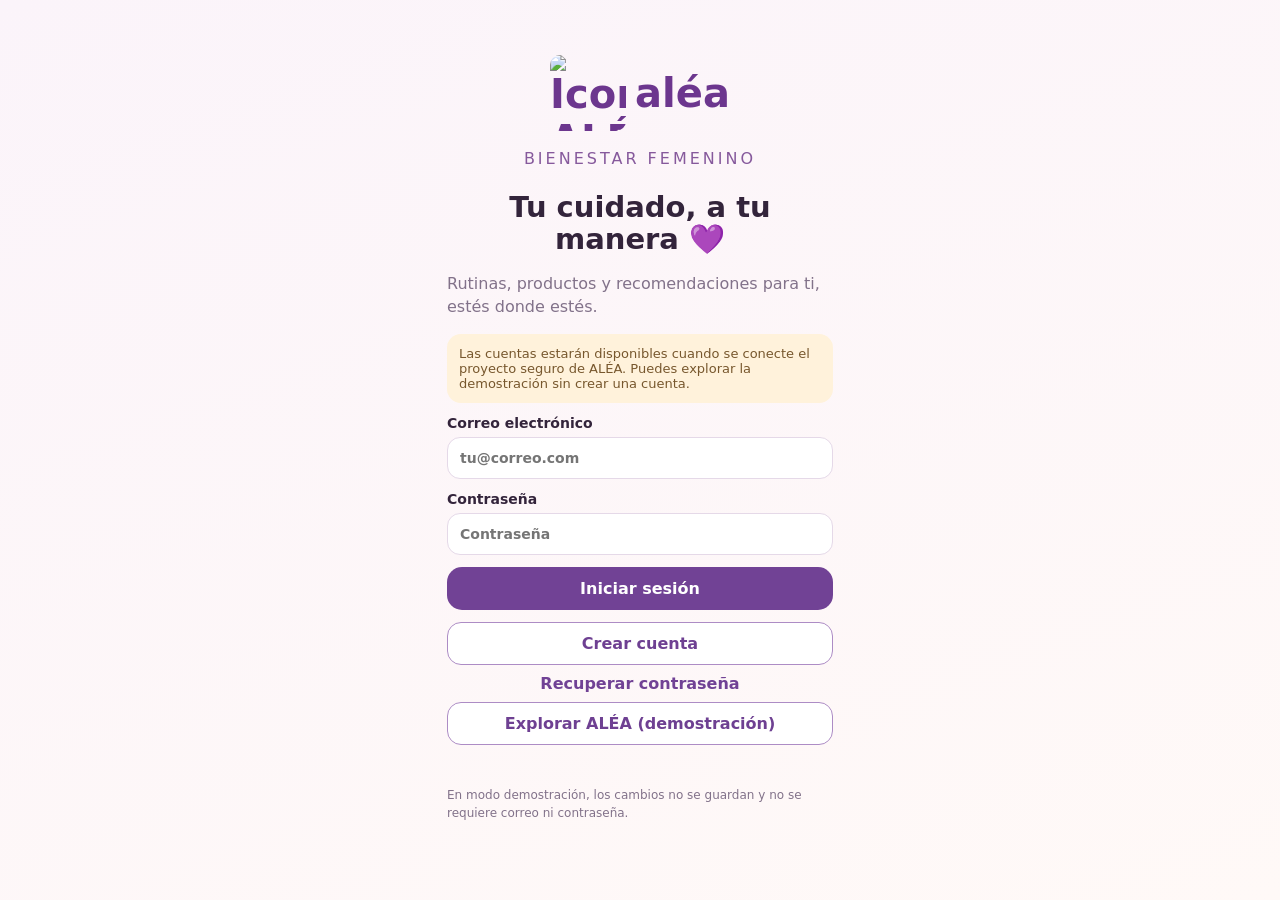
==== care.html @ 83b0c573 "feat: ALÉA centrada en autocuidado, productos por país y ciclo secundario" ====
<!doctype html><html lang="es"><head><meta charset="utf-8"><meta name="viewport" content="width=device-width,initial-scale=1"><meta name="theme-color" content="#7950a4"><link rel="manifest" href="./manifest.webmanifest"><link rel="icon" href="./alea-icon.svg"><title>ALÉA | Cuidado personal</title>
<style>
:root{font-family:system-ui,-apple-system,Segoe UI,sans-serif;color:#33243b;background:#fbf6fc;--p:#76469c;--l:#f2e7f8}*{box-sizing:border-box}body{margin:0;background:linear-gradient(160deg,#fbf4fa,#fff9f7)}button,input,select{font:inherit}button{cursor:pointer}button:focus-visible,input:focus-visible{outline:3px solid #af81d2}button{border:0}.wrap{width:min(520px,100%);min-height:100dvh;margin:auto;background:#fffafc;padding:20px 19px 92px}.top{display:flex;align-items:center;justify-content:space-between;gap:12px}.logo{display:flex;align-items:center;gap:9px;color:#6c368e;font-size:23px;font-weight:800}.logo img{width:37px;height:37px;border-radius:10px}.pill{border-radius:40px;padding:9px 13px;background:#f1e7f8;color:#714499;font-size:13px}h1{font-size:29px;margin:22px 0 7px;line-height:1.1}h2{font-size:21px;margin:24px 0 13px}p{line-height:1.45}.muted{color:#82728a}.hero{border-radius:27px;background:linear-gradient(110deg,#f0e2f7,#fff0f2);padding:21px;margin-top:20px}.hero h2{font-size:25px;margin:8px 0}.grid{display:grid;grid-template-columns:repeat(2,minmax(0,1fr));gap:12px}.card{border-radius:20px;background:white;padding:17px;box-shadow:0 7px 28px #5f2e7c12}.card b{display:block;margin:7px 0}.card p{font-size:13px;color:#756a7c;margin:6px 0}.large{font-size:28px}.primary{border-radius:15px;background:#714295;color:#fff;padding:12px 18px;font-weight:700}.outline{border:1px solid #ad8cc5;background:white;color:#6e4092;border-radius:14px;padding:11px 15px;font-weight:700}.wide{width:100%}input,select{padding:12px;border:1px solid #e5d9e8;border-radius:13px;width:100%;background:white;color:#34283d;margin-top:6px}.field{display:block;margin:12px 0;font-size:14px;font-weight:600}.screen{display:none}.screen.active{display:block}.nav{display:grid;grid-template-columns:repeat(4,1fr);position:fixed;bottom:0;left:50%;transform:translateX(-50%);width:min(520px,100%);background:white;border-top:1px solid #f0e7f4;padding:8px 0 13px}.nav button{background:transparent;color:#877a8b;font-size:12px}.nav button.active{color:#6d3990;font-weight:800}.nav span{display:block;font-size:23px}.hidden{display:none!important}.chip{padding:8px 11px;background:#f4eafa;color:#6f468e;border-radius:40px;font-size:13px}.line{height:1px;background:#f1e8f3;margin:13px 0}.item{display:flex;justify-content:space-between;gap:9px;align-items:center;margin:10px 0}.auth{max-width:430px;margin:0 auto;padding:55px 22px;min-height:100dvh}.auth .logo{font-size:40px;justify-content:center}.auth .logo img{width:76px;height:76px}.auth h1{text-align:center}.error{color:#a52c50;font-size:13px;min-height:16px}.warning{background:#fff2db;color:#77572d;padding:12px;border-radius:14px;font-size:13px}.tags{display:flex;gap:7px;flex-wrap:wrap}.small{font-size:12px}article{margin:12px 0}.link{background:transparent;color:#714295;font-weight:700;padding:9px}.day{display:grid;grid-template-columns:repeat(7,1fr);text-align:center;gap:5px}.day span{border-radius:20px;background:#f1e8f6;padding:7px 0}.day span.now{background:#794c9b;color:white}
</style></head><body>
<div class="auth" id="auth">
 <div class="logo"><img src="./alea-icon.svg" alt="Icono ALÉA"> aléa</div><p style="text-align:center;letter-spacing:3px;color:#86599c">BIENESTAR FEMENINO</p><h1>Tu cuidado, a tu manera 💜</h1><p class="muted">Rutinas, productos y recomendaciones para ti, estés donde estés.</p>
 <div id="authWarning" class="warning">Las cuentas estarán disponibles cuando se conecte el proyecto seguro de ALÉA. Puedes explorar la demostración sin crear una cuenta.</div>
 <form id="login"><label class="field">Correo electrónico<input id="email" type="email" autocomplete="email" required placeholder="tu@correo.com"></label><label class="field">Contraseña<input id="password" type="password" autocomplete="current-password" minlength="6" required placeholder="Contraseña"></label><button id="loginButton" class="primary wide">Iniciar sesión</button></form>
 <button id="signup" class="outline wide" style="margin-top:12px">Crear cuenta</button><button id="forgot" class="link wide">Recuperar contraseña</button><button id="preview" class="outline wide">Explorar ALÉA (demostración)</button><p id="error" class="error" role="alert"></p><p class="muted small">En modo demostración, los cambios no se guardan y no se requiere correo ni contraseña.</p>
</div>
<div class="wrap hidden" id="app">
 <header class="top"><div class="logo"><img src="./alea-icon.svg" alt=""> aléa</div><button class="pill" data-page="perfil" id="countryTag">🇵🇦 Panamá</button></header>
 <section class="screen active" id="inicio"><h1>Cuida de ti, cada día ✨</h1><p class="muted">Tu espacio personal de bienestar femenino.</p><div class="hero"><span class="pill">MI RUTINA</span><h2>¿Qué necesita tu piel hoy?</h2><p>Selecciona tus objetivos y descubre productos adecuados para tu rutina y tu país.</p><button class="primary" data-page="rutina">Personalizar cuidados</button></div>
 <h2>Explora tus cuidados</h2><div class="grid"><button class="card" data-cat="rostro" data-page="productos"><span class="large">🧴</span><b>Rostro</b><p>Limpieza, hidratación y protección</p></button><button class="card" data-cat="cuerpo" data-page="productos"><span class="large">🌷</span><b>Cuerpo</b><p>Cuidado diario y piel suave</p></button><button class="card" data-cat="cabello" data-page="productos"><span class="large">🌿</span><b>Cabello</b><p>Según tipo y necesidades</p></button><button class="card" data-cat="intimo" data-page="productos"><span class="large">💜</span><b>Bienestar íntimo</b><p>Hábitos suaves y seguros</p></button></div>
 <h2>Tu ciclo, sin complicaciones</h2><div class="card"><p class="muted">Registra cuándo te vino el período para conocer una fase aproximada y recibir sugerencias de autocuidado.</p><div class="item"><strong id="phaseMini">Sin registro</strong><button class="outline" data-page="ciclo">Ver fase</button></div></div></section>
 <section class="screen" id="rutina"><h1>Mi rutina ✿</h1><p class="muted">Cuéntanos qué cuidados te interesan.</p><div class="card"><label class="field">Tu tipo de piel<select id="skin"><option value="normal">Normal</option><option value="seca">Seca</option><option value="grasa">Grasa</option><option value="mixta">Mixta</option><option value="sensible">Sensible</option></select></label><label class="field">Tu objetivo principal<select id="goal"><option value="hidratacion">Hidratar</option><option value="limpieza">Limpieza suave</option><option value="proteccion">Protección solar</option><option value="cabello">Cuidado del cabello</option></select></label><button class="primary wide" id="recommend">Ver recomendaciones</button></div><h2>Productos sugeridos</h2><div id="recommendations"></div></section>
 <section class="screen" id="productos"><h1>Productos y cuidados</h1><p class="muted">Categorías recomendadas para tu país. Consulta disponibilidad y precios en tiendas locales.</p><label class="field">Categoría<select id="category"><option value="rostro">Rostro</option><option value="cuerpo">Cuerpo</option><option value="cabello">Cabello</option><option value="intimo">Bienestar íntimo</option></select></label><div id="productGrid"></div></section>
 <section class="screen" id="ciclo"><h1>Mi ciclo 🌸</h1><p class="muted">Una ayuda secundaria para adaptar tus cuidados al momento del ciclo.</p><div class="card"><label class="field">¿Qué día comenzó tu último período?<input type="date" id="periodDate"></label><label class="field">Duración habitual de tu ciclo (días)<input type="number" id="cycleDays" value="28" min="20" max="45"></label><button class="primary wide" id="saveCycle">Consultar mi fase</button></div><div id="phaseResult" class="card" style="margin-top:15px"></div><p class="muted small">Estimación orientativa: un ciclo puede variar y las fases no se determinan con certeza solo por la fecha. No sirve para calcular días seguros ni para evitar un embarazo.</p></section>
 <section class="screen" id="perfil"><h1>Mi perfil</h1><div class="card"><b id="accountName">Exploración sin cuenta</b><p class="muted small" id="accountInfo">Demostración: los datos no se guardan.</p><label class="field">Mi país<select id="country"><option value="PA">🇵🇦 Panamá</option><option value="CO">🇨🇴 Colombia</option><option value="MX">🇲🇽 México</option><option value="CR">🇨🇷 Costa Rica</option><option value="ES">🇪🇸 España</option><option value="US">🇺🇸 Estados Unidos</option><option value="OT">🌎 Otro país</option></select></label><p class="muted small">Las sugerencias son por tipo de producto. No se presentan precios ni existencias sin verificar.</p><button class="outline wide" id="logout">Salir</button></div></section>
 <nav class="nav"><button class="active" data-page="inicio"><span>⌂</span>Inicio</button><button data-page="rutina"><span>✿</span>Mi rutina</button><button data-page="productos"><span>▦</span>Productos</button><button data-page="perfil"><span>♙</span>Perfil</button></nav>
</div>
<script type="module">
import {createClient} from 'https://cdn.jsdelivr.net/npm/@supabase/supabase-js@2/+esm';
const cfg=window.ALEA_SUPABASE||null;const connected=!!(cfg?.url&&cfg?.publishableKey);const sb=connected?createClient(cfg.url,cfg.publishableKey):null;
const $=s=>document.querySelector(s),$$=s=>[...document.querySelectorAll(s)];let user=null,preview=false,register=false,selection='rostro';
let state={country:'PA',skin:'normal',goal:'hidratacion',periodDate:'',cycleDays:28};
const catalog={rostro:[['Limpiador facial suave','Para retirar suciedad sin resecar'],['Crema hidratante','Elige según el tipo de piel'],['Protector solar FPS 30+','Uso diario, amplio espectro']],cuerpo:[['Gel de baño suave','Evita fragancias si tu piel es sensible'],['Loción corporal','Ayuda a mantener la hidratación']],cabello:[['Champú suave','Adapta frecuencia al cuero cabelludo'],['Acondicionador','Úsalo según tu tipo de cabello']],intimo:[['Compresas o toallas menstruales','Elige absorción y comodidad'],['Copa menstrual','Verifica uso, higiene y compatibilidad'],['Ropa interior transpirable','Prioriza comodidad e higiene'] ]};
const countries={PA:'🇵🇦 Panamá',CO:'🇨🇴 Colombia',MX:'🇲🇽 México',CR:'🇨🇷 Costa Rica',ES:'🇪🇸 España',US:'🇺🇸 Estados Unidos',OT:'🌎 Otro país'};
function nav(id){$$('.screen').forEach(s=>s.classList.toggle('active',s.id===id));$$('.nav button').forEach(b=>b.classList.toggle('active',b.dataset.page===id));if(id==='productos')renderProducts();if(id==='rutina')renderRecommendations();if(id==='ciclo')renderPhase();window.scrollTo({top:0,behavior:'instant'})}
$$('[data-page]').forEach(b=>b.addEventListener('click',()=>{if(b.dataset.cat){selection=b.dataset.cat;$('#category').value=selection}nav(b.dataset.page)}));
function enter(){ $('#auth').classList.add('hidden');$('#app').classList.remove('hidden');$('#accountName').textContent=user?.email||'Exploración sin cuenta';$('#accountInfo').textContent=preview?'Demostración: los datos no se guardan.':'Tu cuenta de ALÉA';renderProducts();renderRecommendations();renderPhase();nav('inicio')}
function leave(){user=null;preview=false;$('#app').classList.add('hidden');$('#auth').classList.remove('hidden')}
$('#preview').onclick=()=>{preview=true;enter()};
if(!connected){$('#loginButton').disabled=true;$('#signup').disabled=true;$('#forgot').disabled=true}else{$('#authWarning').classList.add('hidden');const {data}=await sb.auth.getUser();if(data?.user){user=data.user;await load();enter()}}
$('#signup').onclick=()=>{register=!register;$('#loginButton').textContent=register?'Crear cuenta':'Iniciar sesión';$('#signup').textContent=register?'Ya tengo cuenta':'Crear cuenta'};
$('#login').onsubmit=async e=>{e.preventDefault();if(!sb)return;$('#error').textContent='';let res=register?await sb.auth.signUp({email:$('#email').value.trim(),password:$('#password').value,options:{emailRedirectTo:location.href}}):await sb.auth.signInWithPassword({email:$('#email').value.trim(),password:$('#password').value});if(res.error){$('#error').textContent=res.error.message;return}if(!res.data.session){$('#error').textContent='Revisa tu correo para confirmar la cuenta.';return}user=res.data.user;await load();enter()};
$('#forgot').onclick=async()=>{if(!sb)return;const email=$('#email').value.trim();if(!email){$('#error').textContent='Escribe tu correo primero.';return}const {error}=await sb.auth.resetPasswordForEmail(email,{redirectTo:location.href});$('#error').textContent=error?error.message:'Si existe tu cuenta, recibirás un correo.'};
$('#logout').onclick=async()=>{if(sb&&user)await sb.auth.signOut();leave()};
$('#country').onchange=()=>{state.country=$('#country').value;$('#countryTag').textContent=countries[state.country];renderProducts();renderRecommendations();persist()};
$('#category').onchange=()=>{selection=$('#category').value;renderProducts()};
function card(title,desc){const e=document.createElement('article');e.className='card';const b=document.createElement('b');b.textContent=title;const p=document.createElement('p');p.textContent=desc;e.append(b,p);return e}
function renderProducts(){const el=$('#productGrid');el.replaceChildren();el.append(card('📍 Productos para '+countries[state.country],'Selección orientativa por categoría. Comprueba disponibilidad, ingredientes y precios en tu país.'));for(const p of catalog[selection])el.append(card(p[0],p[1]))}
function renderRecommendations(){const el=$('#recommendations');el.replaceChildren();const list=state.goal==='cabello'?catalog.cabello:catalog.rostro;el.append(card('🌸 Tu rutina en '+countries[state.country],'Piel '+state.skin+' · objetivo: '+state.goal+'. Ajusta productos a tu tolerancia y necesidades.'));for(const p of list)el.append(card(p[0],p[1]))}
$('#recommend').onclick=()=>{state.skin=$('#skin').value;state.goal=$('#goal').value;renderRecommendations();persist()};
function phase(){if(!state.periodDate)return null;const start=new Date(state.periodDate+'T12:00:00'),now=new Date();now.setHours(12,0,0,0);const elapsed=Math.floor((now-start)/86400000),cycle=+state.cycleDays;if(!Number.isFinite(elapsed)||elapsed<0||cycle<20||cycle>45)return null;const day=(elapsed%cycle)+1;let label=day<=5?'Fase menstrual':day<=Math.max(6,cycle-16)?'Fase folicular':day<=Math.max(9,cycle-12)?'Ventana ovulatoria estimada':'Fase lútea';return {label,day,tip:day<=5?'Prioriza comodidad y productos menstruales adecuados.':label==='Fase lútea'?'Puedes reforzar hidratación y descanso si los necesitas.':'Mantén tu rutina suave, hidratación y protección solar.'}}
function renderPhase(){const info=phase(),el=$('#phaseResult');el.replaceChildren();el.append(card(info?'🌷 '+info.label:'Aún no hay fecha',info?'Día aproximado '+info.day+' del ciclo. '+info.tip:'Ingresa la fecha del último período para recibir una orientación de autocuidado.'));$('#phaseMini').textContent=info?info.label:'Sin registro'}
$('#saveCycle').onclick=()=>{state.periodDate=$('#periodDate').value;state.cycleDays=+$('#cycleDays').value;renderPhase();persist()};
async function load(){if(!user||!sb)return;const {data,error}=await sb.from('alea_preferences').select('country,skin,goal,period_date,cycle_days').eq('user_id',user.id).maybeSingle();if(!error&&data){state={country:data.country||'PA',skin:data.skin||'normal',goal:data.goal||'hidratacion',periodDate:data.period_date||'',cycleDays:data.cycle_days||28};sync()}}
function sync(){$('#country').value=state.country;$('#countryTag').textContent=countries[state.country]||'🌎';$('#skin').value=state.skin;$('#goal').value=state.goal;$('#periodDate').value=state.periodDate;$('#cycleDays').value=state.cycleDays}
async function persist(){if(!sb||!user)return;const {error}=await sb.from('alea_preferences').upsert({user_id:user.id,country:state.country,skin:state.skin,goal:state.goal,period_date:state.periodDate||null,cycle_days:state.cycleDays},{onConflict:'user_id'});if(error)alert('No se pudo guardar: '+error.message)}
sync();if('serviceWorker' in navigator)addEventListener('load',()=>navigator.serviceWorker.register('./sw.js').catch(console.warn));
</script></body></html>
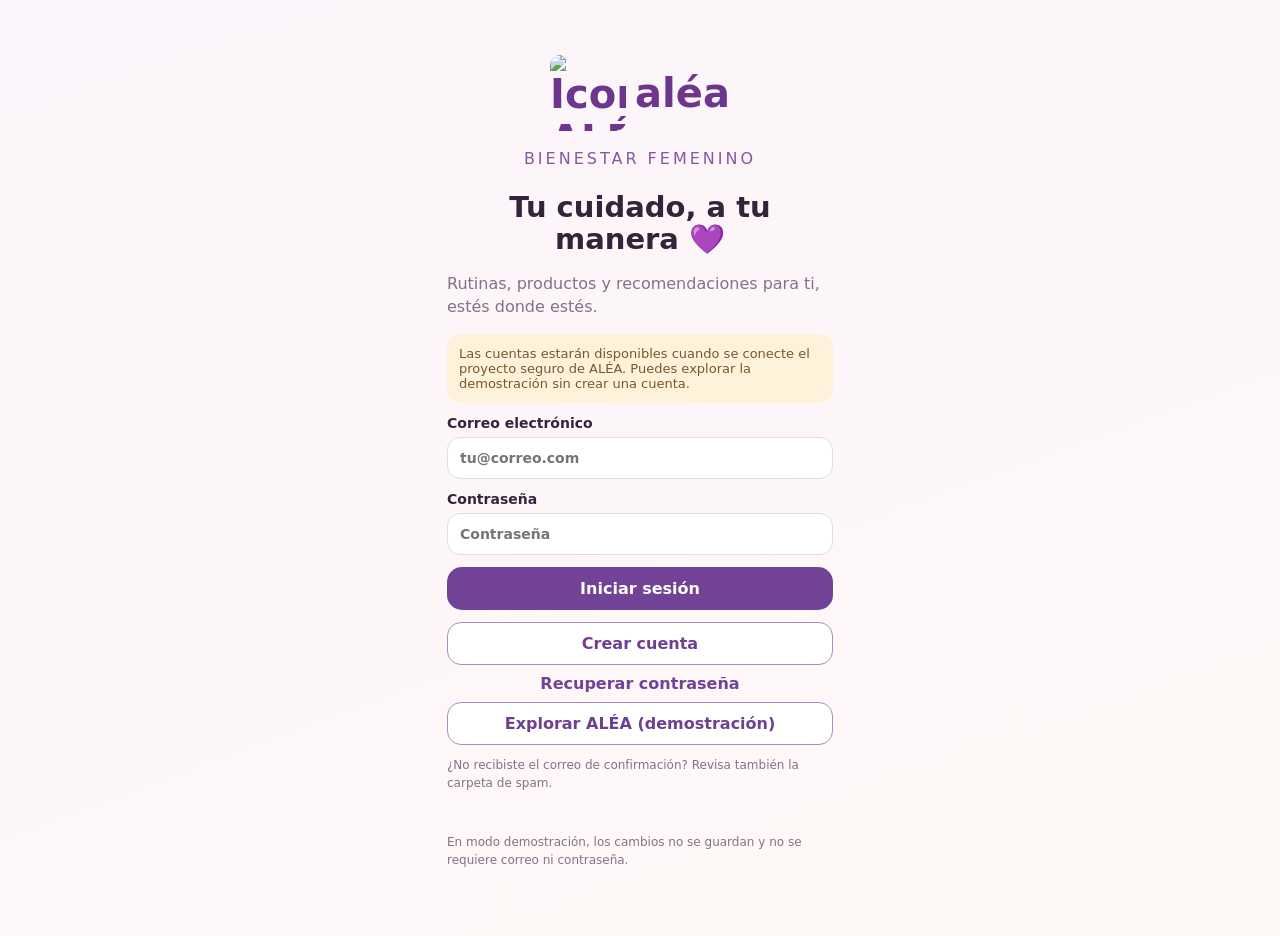
==== commit 0534ed8b: "fix: aclarar confirmación de email y habilitar recuperación de contraseña" ====
--- a/care.html
+++ b/care.html
@@ -6,7 +6,7 @@
  <div class="logo"><img src="./alea-icon.svg" alt="Icono ALÉA"> aléa</div><p style="text-align:center;letter-spacing:3px;color:#86599c">BIENESTAR FEMENINO</p><h1>Tu cuidado, a tu manera 💜</h1><p class="muted">Rutinas, productos y recomendaciones para ti, estés donde estés.</p>
  <div id="authWarning" class="warning">Las cuentas estarán disponibles cuando se conecte el proyecto seguro de ALÉA. Puedes explorar la demostración sin crear una cuenta.</div>
  <form id="login"><label class="field">Correo electrónico<input id="email" type="email" autocomplete="email" required placeholder="tu@correo.com"></label><label class="field">Contraseña<input id="password" type="password" autocomplete="current-password" minlength="6" required placeholder="Contraseña"></label><button id="loginButton" class="primary wide">Iniciar sesión</button></form>
- <button id="signup" class="outline wide" style="margin-top:12px">Crear cuenta</button><button id="forgot" class="link wide">Recuperar contraseña</button><button id="preview" class="outline wide">Explorar ALÉA (demostración)</button><p id="error" class="error" role="alert"></p><p class="muted small">En modo demostración, los cambios no se guardan y no se requiere correo ni contraseña.</p>
+ <button id="signup" class="outline wide" style="margin-top:12px">Crear cuenta</button><button id="forgot" class="link wide">Recuperar contraseña</button><button id="preview" class="outline wide">Explorar ALÉA (demostración)</button><div id="resetBox" class="hidden card" style="margin-top:12px"><label class="field">Nueva contraseña<input id="newPassword" type="password" minlength="8" autocomplete="new-password"></label><button id="updatePassword" class="primary wide" type="button">Guardar nueva contraseña</button></div><p id="authHelp" class="muted small">¿No recibiste el correo de confirmación? Revisa también la carpeta de spam.</p><p id="error" class="error" role="alert"></p><p class="muted small">En modo demostración, los cambios no se guardan y no se requiere correo ni contraseña.</p>
 </div>
 <div class="wrap hidden" id="app">
  <header class="top"><div class="logo"><img src="./alea-icon.svg" alt=""> aléa</div><button class="pill" data-page="perfil" id="countryTag">🇵🇦 Panamá</button></header>
@@ -19,7 +19,7 @@
  <section class="screen" id="perfil"><h1>Mi perfil</h1><div class="card"><b id="accountName">Exploración sin cuenta</b><p class="muted small" id="accountInfo">Demostración: los datos no se guardan.</p><label class="field">Mi país<select id="country"><option value="PA">🇵🇦 Panamá</option><option value="CO">🇨🇴 Colombia</option><option value="MX">🇲🇽 México</option><option value="CR">🇨🇷 Costa Rica</option><option value="ES">🇪🇸 España</option><option value="US">🇺🇸 Estados Unidos</option><option value="OT">🌎 Otro país</option></select></label><p class="muted small">Las sugerencias son por tipo de producto. No se presentan precios ni existencias sin verificar.</p><button class="outline wide" id="logout">Salir</button></div></section>
  <nav class="nav"><button class="active" data-page="inicio"><span>⌂</span>Inicio</button><button data-page="rutina"><span>✿</span>Mi rutina</button><button data-page="productos"><span>▦</span>Productos</button><button data-page="perfil"><span>♙</span>Perfil</button></nav>
 </div>
-<script type="module">
+<script src="./alea-config.js"></script><script type="module">
 import {createClient} from 'https://cdn.jsdelivr.net/npm/@supabase/supabase-js@2/+esm';
 const cfg=window.ALEA_SUPABASE||null;const connected=!!(cfg?.url&&cfg?.publishableKey);const sb=connected?createClient(cfg.url,cfg.publishableKey):null;
 const $=s=>document.querySelector(s),$$=s=>[...document.querySelectorAll(s)];let user=null,preview=false,register=false,selection='rostro';
@@ -33,8 +33,10 @@
 $('#preview').onclick=()=>{preview=true;enter()};
 if(!connected){$('#loginButton').disabled=true;$('#signup').disabled=true;$('#forgot').disabled=true}else{$('#authWarning').classList.add('hidden');const {data}=await sb.auth.getUser();if(data?.user){user=data.user;await load();enter()}}
 $('#signup').onclick=()=>{register=!register;$('#loginButton').textContent=register?'Crear cuenta':'Iniciar sesión';$('#signup').textContent=register?'Ya tengo cuenta':'Crear cuenta'};
-$('#login').onsubmit=async e=>{e.preventDefault();if(!sb)return;$('#error').textContent='';let res=register?await sb.auth.signUp({email:$('#email').value.trim(),password:$('#password').value,options:{emailRedirectTo:location.href}}):await sb.auth.signInWithPassword({email:$('#email').value.trim(),password:$('#password').value});if(res.error){$('#error').textContent=res.error.message;return}if(!res.data.session){$('#error').textContent='Revisa tu correo para confirmar la cuenta.';return}user=res.data.user;await load();enter()};
+$('#login').onsubmit=async e=>{e.preventDefault();if(!sb)return;$('#error').textContent='';let res=register?await sb.auth.signUp({email:$('#email').value.trim(),password:$('#password').value,options:{emailRedirectTo:location.href}}):await sb.auth.signInWithPassword({email:$('#email').value.trim(),password:$('#password').value});if(res.error){const m=res.error.message||'';$('#error').textContent=/invalid login credentials/i.test(m)?'Correo o contraseña incorrectos. Comprueba tus datos o recupera tu contraseña.':/email not confirmed/i.test(m)?'Debes confirmar el correo antes de iniciar sesión. Revisa tu bandeja y spam.':m;return}if(!res.data.session){$('#error').textContent='Cuenta creada. Revisa tu correo (y spam), confirma el enlace y regresa a ALÉA para iniciar sesión.';return}user=res.data.user;await load();enter()};
 $('#forgot').onclick=async()=>{if(!sb)return;const email=$('#email').value.trim();if(!email){$('#error').textContent='Escribe tu correo primero.';return}const {error}=await sb.auth.resetPasswordForEmail(email,{redirectTo:location.href});$('#error').textContent=error?error.message:'Si existe tu cuenta, recibirás un correo.'};
+if(sb){sb.auth.onAuthStateChange((event,session)=>{if(event==='PASSWORD_RECOVERY'){$('#auth').classList.remove('hidden');$('#app').classList.add('hidden');$('#resetBox').classList.remove('hidden');$('#error').textContent='Escribe tu nueva contraseña para recuperar el acceso.';} });}
+$('#updatePassword').onclick=async()=>{if(!sb)return;const pass=$('#newPassword').value;if(pass.length<8){$('#error').textContent='Usa al menos 8 caracteres.';return}const {error}=await sb.auth.updateUser({password:pass});if(error){$('#error').textContent=error.message;return}$('#resetBox').classList.add('hidden');$('#error').textContent='Contraseña actualizada. Ya puedes ingresar a ALÉA.';await sb.auth.signOut();};
 $('#logout').onclick=async()=>{if(sb&&user)await sb.auth.signOut();leave()};
 $('#country').onchange=()=>{state.country=$('#country').value;$('#countryTag').textContent=countries[state.country];renderProducts();renderRecommendations();persist()};
 $('#category').onchange=()=>{selection=$('#category').value;renderProducts()};
@@ -49,4 +51,4 @@
 function sync(){$('#country').value=state.country;$('#countryTag').textContent=countries[state.country]||'🌎';$('#skin').value=state.skin;$('#goal').value=state.goal;$('#periodDate').value=state.periodDate;$('#cycleDays').value=state.cycleDays}
 async function persist(){if(!sb||!user)return;const {error}=await sb.from('alea_preferences').upsert({user_id:user.id,country:state.country,skin:state.skin,goal:state.goal,period_date:state.periodDate||null,cycle_days:state.cycleDays},{onConflict:'user_id'});if(error)alert('No se pudo guardar: '+error.message)}
 sync();if('serviceWorker' in navigator)addEventListener('load',()=>navigator.serviceWorker.register('./sw.js').catch(console.warn));
-</script></body></html>+</script><script>if("serviceWorker" in navigator){navigator.serviceWorker.addEventListener("controllerchange",()=>{if(!sessionStorage.getItem("alea-updated")){sessionStorage.setItem("alea-updated","1");location.reload()}})}</script></body></html>
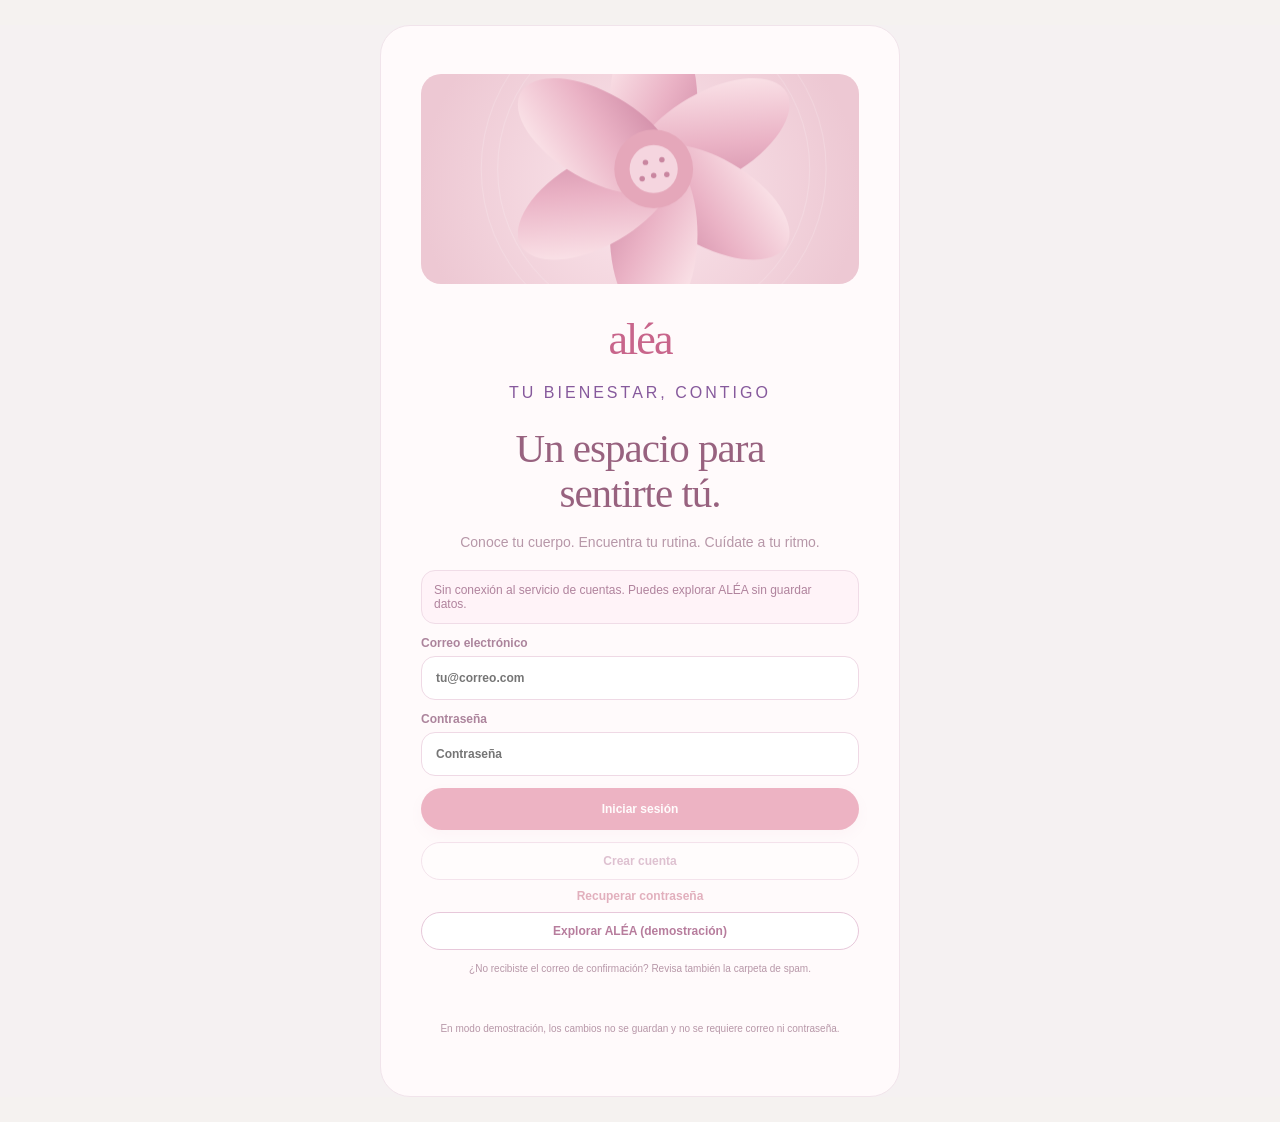
==== commit c783de16: "feat: renovar ALÉA con calendario, diario y catálogo visual" ====
--- a/care.html
+++ b/care.html
@@ -1,27 +1,31 @@
-<!doctype html><html lang="es"><head><meta charset="utf-8"><meta name="viewport" content="width=device-width,initial-scale=1"><meta name="theme-color" content="#7950a4"><link rel="manifest" href="./manifest.webmanifest"><link rel="icon" href="./alea-icon.svg"><title>ALÉA | Cuidado personal</title>
+<!doctype html><html lang="es"><head><meta charset="utf-8"><meta name="viewport" content="width=device-width,initial-scale=1"><meta name="theme-color" content="#7950a4"><link rel="manifest" href="./manifest.webmanifest"><link rel="icon" href="./alea-icon.svg"><title>ALÉA | Tu bienestar, contigo</title><meta name="description" content="Tu espacio de cuidado personal: rutinas para ti, un diario de bienestar y tu ciclo, a tu ritmo.">
 <style>
 :root{font-family:system-ui,-apple-system,Segoe UI,sans-serif;color:#33243b;background:#fbf6fc;--p:#76469c;--l:#f2e7f8}*{box-sizing:border-box}body{margin:0;background:linear-gradient(160deg,#fbf4fa,#fff9f7)}button,input,select{font:inherit}button{cursor:pointer}button:focus-visible,input:focus-visible{outline:3px solid #af81d2}button{border:0}.wrap{width:min(520px,100%);min-height:100dvh;margin:auto;background:#fffafc;padding:20px 19px 92px}.top{display:flex;align-items:center;justify-content:space-between;gap:12px}.logo{display:flex;align-items:center;gap:9px;color:#6c368e;font-size:23px;font-weight:800}.logo img{width:37px;height:37px;border-radius:10px}.pill{border-radius:40px;padding:9px 13px;background:#f1e7f8;color:#714499;font-size:13px}h1{font-size:29px;margin:22px 0 7px;line-height:1.1}h2{font-size:21px;margin:24px 0 13px}p{line-height:1.45}.muted{color:#82728a}.hero{border-radius:27px;background:linear-gradient(110deg,#f0e2f7,#fff0f2);padding:21px;margin-top:20px}.hero h2{font-size:25px;margin:8px 0}.grid{display:grid;grid-template-columns:repeat(2,minmax(0,1fr));gap:12px}.card{border-radius:20px;background:white;padding:17px;box-shadow:0 7px 28px #5f2e7c12}.card b{display:block;margin:7px 0}.card p{font-size:13px;color:#756a7c;margin:6px 0}.large{font-size:28px}.primary{border-radius:15px;background:#714295;color:#fff;padding:12px 18px;font-weight:700}.outline{border:1px solid #ad8cc5;background:white;color:#6e4092;border-radius:14px;padding:11px 15px;font-weight:700}.wide{width:100%}input,select{padding:12px;border:1px solid #e5d9e8;border-radius:13px;width:100%;background:white;color:#34283d;margin-top:6px}.field{display:block;margin:12px 0;font-size:14px;font-weight:600}.screen{display:none}.screen.active{display:block}.nav{display:grid;grid-template-columns:repeat(4,1fr);position:fixed;bottom:0;left:50%;transform:translateX(-50%);width:min(520px,100%);background:white;border-top:1px solid #f0e7f4;padding:8px 0 13px}.nav button{background:transparent;color:#877a8b;font-size:12px}.nav button.active{color:#6d3990;font-weight:800}.nav span{display:block;font-size:23px}.hidden{display:none!important}.chip{padding:8px 11px;background:#f4eafa;color:#6f468e;border-radius:40px;font-size:13px}.line{height:1px;background:#f1e8f3;margin:13px 0}.item{display:flex;justify-content:space-between;gap:9px;align-items:center;margin:10px 0}.auth{max-width:430px;margin:0 auto;padding:55px 22px;min-height:100dvh}.auth .logo{font-size:40px;justify-content:center}.auth .logo img{width:76px;height:76px}.auth h1{text-align:center}.error{color:#a52c50;font-size:13px;min-height:16px}.warning{background:#fff2db;color:#77572d;padding:12px;border-radius:14px;font-size:13px}.tags{display:flex;gap:7px;flex-wrap:wrap}.small{font-size:12px}article{margin:12px 0}.link{background:transparent;color:#714295;font-weight:700;padding:9px}.day{display:grid;grid-template-columns:repeat(7,1fr);text-align:center;gap:5px}.day span{border-radius:20px;background:#f1e8f6;padding:7px 0}.day span.now{background:#794c9b;color:white}
-</style></head><body>
+</style><link rel="stylesheet" href="./alea-pro.css"><link rel="stylesheet" href="./alea-next.css"></head><body>
 <div class="auth" id="auth">
- <div class="logo"><img src="./alea-icon.svg" alt="Icono ALÉA"> aléa</div><p style="text-align:center;letter-spacing:3px;color:#86599c">BIENESTAR FEMENINO</p><h1>Tu cuidado, a tu manera 💜</h1><p class="muted">Rutinas, productos y recomendaciones para ti, estés donde estés.</p>
+ <div class="logo"><img src="./alea-icon.svg" alt="Icono ALÉA"> aléa</div><p style="text-align:center;letter-spacing:3px;color:#86599c">TU BIENESTAR, CONTIGO</p><h1>Un espacio para<br>sentirte tú.</h1><p class="muted">Conoce tu cuerpo. Encuentra tu rutina. Cuídate a tu ritmo.</p>
  <div id="authWarning" class="warning">Las cuentas estarán disponibles cuando se conecte el proyecto seguro de ALÉA. Puedes explorar la demostración sin crear una cuenta.</div>
  <form id="login"><label class="field">Correo electrónico<input id="email" type="email" autocomplete="email" required placeholder="tu@correo.com"></label><label class="field">Contraseña<input id="password" type="password" autocomplete="current-password" minlength="6" required placeholder="Contraseña"></label><button id="loginButton" class="primary wide">Iniciar sesión</button></form>
  <button id="signup" class="outline wide" style="margin-top:12px">Crear cuenta</button><button id="forgot" class="link wide">Recuperar contraseña</button><button id="preview" class="outline wide">Explorar ALÉA (demostración)</button><div id="resetBox" class="hidden card" style="margin-top:12px"><label class="field">Nueva contraseña<input id="newPassword" type="password" minlength="8" autocomplete="new-password"></label><button id="updatePassword" class="primary wide" type="button">Guardar nueva contraseña</button></div><p id="authHelp" class="muted small">¿No recibiste el correo de confirmación? Revisa también la carpeta de spam.</p><p id="error" class="error" role="alert"></p><p class="muted small">En modo demostración, los cambios no se guardan y no se requiere correo ni contraseña.</p>
 </div>
 <div class="wrap hidden" id="app">
- <header class="top"><div class="logo"><img src="./alea-icon.svg" alt=""> aléa</div><button class="pill" data-page="perfil" id="countryTag">🇵🇦 Panamá</button></header>
- <section class="screen active" id="inicio"><h1>Cuida de ti, cada día ✨</h1><p class="muted">Tu espacio personal de bienestar femenino.</p><div class="hero"><span class="pill">MI RUTINA</span><h2>¿Qué necesita tu piel hoy?</h2><p>Selecciona tus objetivos y descubre productos adecuados para tu rutina y tu país.</p><button class="primary" data-page="rutina">Personalizar cuidados</button></div>
- <h2>Explora tus cuidados</h2><div class="grid"><button class="card" data-cat="rostro" data-page="productos"><span class="large">🧴</span><b>Rostro</b><p>Limpieza, hidratación y protección</p></button><button class="card" data-cat="cuerpo" data-page="productos"><span class="large">🌷</span><b>Cuerpo</b><p>Cuidado diario y piel suave</p></button><button class="card" data-cat="cabello" data-page="productos"><span class="large">🌿</span><b>Cabello</b><p>Según tipo y necesidades</p></button><button class="card" data-cat="intimo" data-page="productos"><span class="large">💜</span><b>Bienestar íntimo</b><p>Hábitos suaves y seguros</p></button></div>
- <h2>Tu ciclo, sin complicaciones</h2><div class="card"><p class="muted">Registra cuándo te vino el período para conocer una fase aproximada y recibir sugerencias de autocuidado.</p><div class="item"><strong id="phaseMini">Sin registro</strong><button class="outline" data-page="ciclo">Ver fase</button></div></div></section>
- <section class="screen" id="rutina"><h1>Mi rutina ✿</h1><p class="muted">Cuéntanos qué cuidados te interesan.</p><div class="card"><label class="field">Tu tipo de piel<select id="skin"><option value="normal">Normal</option><option value="seca">Seca</option><option value="grasa">Grasa</option><option value="mixta">Mixta</option><option value="sensible">Sensible</option></select></label><label class="field">Tu objetivo principal<select id="goal"><option value="hidratacion">Hidratar</option><option value="limpieza">Limpieza suave</option><option value="proteccion">Protección solar</option><option value="cabello">Cuidado del cabello</option></select></label><button class="primary wide" id="recommend">Ver recomendaciones</button></div><h2>Productos sugeridos</h2><div id="recommendations"></div></section>
- <section class="screen" id="productos"><h1>Productos y cuidados</h1><p class="muted">Categorías recomendadas para tu país. Consulta disponibilidad y precios en tiendas locales.</p><label class="field">Categoría<select id="category"><option value="rostro">Rostro</option><option value="cuerpo">Cuerpo</option><option value="cabello">Cabello</option><option value="intimo">Bienestar íntimo</option></select></label><div id="productGrid"></div></section>
- <section class="screen" id="ciclo"><h1>Mi ciclo 🌸</h1><p class="muted">Una ayuda secundaria para adaptar tus cuidados al momento del ciclo.</p><div class="card"><label class="field">¿Qué día comenzó tu último período?<input type="date" id="periodDate"></label><label class="field">Duración habitual de tu ciclo (días)<input type="number" id="cycleDays" value="28" min="20" max="45"></label><button class="primary wide" id="saveCycle">Consultar mi fase</button></div><div id="phaseResult" class="card" style="margin-top:15px"></div><p class="muted small">Estimación orientativa: un ciclo puede variar y las fases no se determinan con certeza solo por la fecha. No sirve para calcular días seguros ni para evitar un embarazo.</p></section>
+ <header class="top"><div class="logo"><span class="brand-flower" aria-hidden="true">✿</span> aléa<span class="release-mark">NUEVA EXPERIENCIA · 2.0</span></div><div style="display:flex;gap:6px;align-items:center"><button id="installApp" class="pill" type="button">Instalar</button><button class="pill" data-page="perfil" id="countryTag">PA · Panamá</button></div></header>
+ <section class="screen active" id="inicio">
+ <div class="home-heading"><div><p class="eyebrow">TU ESPACIO DE BIENESTAR</p><h1>Hoy es un buen día<br>para cuidarte<span>.</span></h1><p class="muted" id="todayLabel"></p></div><button class="avatar" data-page="perfil" aria-label="Abrir mi perfil">a</button></div>
+ <div class="hero cycle-hero"><div class="hero-orbit" aria-hidden="true"><span>✳︎</span></div><div class="hero-copy"><span class="eyebrow">EN SINTONÍA CONTIGO</span><h2>Tu cuerpo tiene<br>su propio ritmo.</h2><p id="homeCycleSummary">Conoce tu ciclo, escucha cómo te sientes y acompaña cada etapa.</p><button class="primary" data-page="ciclo">Explorar mi ciclo <span>→</span></button></div><div class="hero-caption">UN DÍA A LA VEZ, A TU MANERA</div></div>
+ <div class="section-heading"><h2>¿Cómo te sientes hoy?</h2><span>Tu check-in diario</span></div><div class="mood-row" role="group" aria-label="Cómo te sientes"><button data-mood="Con energía"><span>☀︎</span>Con energía</button><button data-mood="En calma"><span>❀</span>En calma</button><button data-mood="Sensible"><span>♡</span>Sensible</button><button data-mood="Cansada"><span>☾</span>Cansada</button><button data-mood="Con molestias"><span>≈</span>Con molestias</button></div><p id="moodFeedback" role="status" class="small muted"></p>
+ <div class="section-heading"><h2>Tu momento de cuidado</h2><button class="link" data-page="rutina">Mi rutina →</button></div><div class="care-tiles"><button data-cat="rostro" data-page="productos" class="care-tile peach"><img class="care-cover" src="./assets/ritual.svg" alt="Ilustración de una rutina de cuidado facial"><span class="eyebrow">PIEL & DESMAQUILLADO</span><b>Tu piel,<br>en equilibrio.</b><span class="tile-foot">Un ritual para ti <i>→</i></span></button><button data-cat="cabello" data-page="productos" class="care-tile lilac"><img class="care-cover" src="./assets/hair.svg" alt="Ilustración de ondas de cabello"><span class="eyebrow">CABELLO & CUERO CABELLUDO</span><b>De raíz<br>a puntas.</b><span class="tile-foot">Encuentra tu cuidado <i>→</i></span></button></div>
+ <p id="routineProgress" class="routine-progress">Tu próximo ritual empieza con un pequeño paso.</p><div class="daily-note"><span class="note-icon">✧</span><div><p class="eyebrow">TU PAUSA DEL DÍA</p><h3>No tienes que hacerlo todo hoy.</h3><p>Una rutina sencilla que disfrutes también es una forma de cuidarte.</p></div></div>
+ </section>
+ <section class="screen" id="rutina"><h1>Tu ritual de cuidado</h1><p class="muted">Una rutina que se adapta a tu piel, tu cabello y tus objetivos.</p><div class="card"><label class="field">Tu tipo de piel<select id="skin"><option value="normal">Normal</option><option value="seca">Seca</option><option value="grasa">Grasa</option><option value="mixta">Mixta</option><option value="sensible">Sensible</option></select></label><label class="field">Tu objetivo principal<select id="goal"><option value="hidratacion">Hidratar</option><option value="limpieza">Limpieza suave</option><option value="proteccion">Protección solar</option><option value="cabello">Cuidado del cabello</option></select></label><button class="primary wide" id="recommend">Ver recomendaciones</button></div><h2>Productos sugeridos</h2><div id="recommendations"></div></section>
+ <section class="screen" id="productos"><h1>Encuentra tu próximo favorito</h1><p class="muted">Categorías recomendadas para tu país. Consulta disponibilidad y precios en tiendas locales.</p><label class="field">Categoría<select id="category"><option value="rostro">Rostro</option><option value="cuerpo">Cuerpo</option><option value="cabello">Cabello</option><option value="intimo">Bienestar íntimo</option></select></label><div id="productGrid"></div></section>
+ <section class="screen" id="ciclo"><h1>En sintonía con tu ciclo</h1><p class="muted">Tus días, tus sensaciones y tus cuidados, en un solo lugar.</p><div class="card"><label class="field">¿Qué día comenzó tu último período?<input type="date" id="periodDate"></label><label class="field">Duración habitual de tu ciclo (días)<input type="number" id="cycleDays" value="28" min="20" max="45"></label><button class="primary wide" id="saveCycle">Consultar mi fase</button></div><div id="phaseResult" class="card" style="margin-top:15px"></div></section>
  <section class="screen" id="perfil"><h1>Mi perfil</h1><div class="card"><b id="accountName">Exploración sin cuenta</b><p class="muted small" id="accountInfo">Demostración: los datos no se guardan.</p><label class="field">Mi país<select id="country"><option value="PA">🇵🇦 Panamá</option><option value="CO">🇨🇴 Colombia</option><option value="MX">🇲🇽 México</option><option value="CR">🇨🇷 Costa Rica</option><option value="ES">🇪🇸 España</option><option value="US">🇺🇸 Estados Unidos</option><option value="OT">🌎 Otro país</option></select></label><p class="muted small">Las sugerencias son por tipo de producto. No se presentan precios ni existencias sin verificar.</p><button class="outline wide" id="logout">Salir</button></div></section>
- <nav class="nav"><button class="active" data-page="inicio"><span>⌂</span>Inicio</button><button data-page="rutina"><span>✿</span>Mi rutina</button><button data-page="productos"><span>▦</span>Productos</button><button data-page="perfil"><span>♙</span>Perfil</button></nav>
+ <nav class="nav" aria-label="Navegación principal"><button class="active" data-page="inicio"><span>⌂</span>Hoy</button><button data-page="ciclo"><span>◌</span>Mi ciclo</button><button data-page="rutina"><span>✧</span>Mi rutina</button><button data-page="productos"><span>▤</span>Productos</button><button data-page="perfil"><span>♙</span>Perfil</button></nav>
 </div>
 <script src="./alea-config.js"></script><script type="module">
-import {createClient} from 'https://cdn.jsdelivr.net/npm/@supabase/supabase-js@2/+esm';
-const cfg=window.ALEA_SUPABASE||null;const connected=!!(cfg?.url&&cfg?.publishableKey);const sb=connected?createClient(cfg.url,cfg.publishableKey):null;
+let createClient=null;try{({createClient}=await Promise.race([import('https://cdn.jsdelivr.net/npm/@supabase/supabase-js@2/+esm'),new Promise((_,reject)=>setTimeout(()=>reject(new Error('Tiempo de conexión agotado')),8000))]))}catch{document.querySelector('#authWarning').textContent='Sin conexión al servicio de cuentas. Puedes explorar ALÉA sin guardar datos.';}
+const cfg=window.ALEA_SUPABASE||null;const connected=!!(createClient&&cfg?.url&&cfg?.publishableKey);const sb=connected?createClient(cfg.url,cfg.publishableKey):null;window.ALEA_SDK=sb;
 const $=s=>document.querySelector(s),$$=s=>[...document.querySelectorAll(s)];let user=null,preview=false,register=false,selection='rostro';
 let state={country:'PA',skin:'normal',goal:'hidratacion',periodDate:'',cycleDays:28};
 const catalog={rostro:[['Limpiador facial suave','Para retirar suciedad sin resecar'],['Crema hidratante','Elige según el tipo de piel'],['Protector solar FPS 30+','Uso diario, amplio espectro']],cuerpo:[['Gel de baño suave','Evita fragancias si tu piel es sensible'],['Loción corporal','Ayuda a mantener la hidratación']],cabello:[['Champú suave','Adapta frecuencia al cuero cabelludo'],['Acondicionador','Úsalo según tu tipo de cabello']],intimo:[['Compresas o toallas menstruales','Elige absorción y comodidad'],['Copa menstrual','Verifica uso, higiene y compatibilidad'],['Ropa interior transpirable','Prioriza comodidad e higiene'] ]};
@@ -30,8 +34,12 @@
 $$('[data-page]').forEach(b=>b.addEventListener('click',()=>{if(b.dataset.cat){selection=b.dataset.cat;$('#category').value=selection}nav(b.dataset.page)}));
 function enter(){ $('#auth').classList.add('hidden');$('#app').classList.remove('hidden');$('#accountName').textContent=user?.email||'Exploración sin cuenta';$('#accountInfo').textContent=preview?'Demostración: los datos no se guardan.':'Tu cuenta de ALÉA';renderProducts();renderRecommendations();renderPhase();nav('inicio')}
 function leave(){user=null;preview=false;$('#app').classList.add('hidden');$('#auth').classList.remove('hidden')}
+let deferredInstall=null;
+addEventListener('beforeinstallprompt',e=>{e.preventDefault();deferredInstall=e});
+addEventListener('appinstalled',()=>{deferredInstall=null;$('#installApp').textContent='✓ Instalada'});
+$('#installApp').onclick=async()=>{if(deferredInstall){await deferredInstall.prompt();deferredInstall=null;return}const ios=/iPad|iPhone|iPod/.test(navigator.userAgent);alert(ios?'En Safari pulsa Compartir y selecciona Añadir a pantalla de inicio.':'En el menú de Chrome o Edge selecciona Instalar aplicación o Añadir a pantalla de inicio. Si ya la instalaste, ábrela desde el icono.');};
 $('#preview').onclick=()=>{preview=true;enter()};
-if(!connected){$('#loginButton').disabled=true;$('#signup').disabled=true;$('#forgot').disabled=true}else{$('#authWarning').classList.add('hidden');const {data}=await sb.auth.getUser();if(data?.user){user=data.user;await load();enter()}}
+if(!connected){$('#loginButton').disabled=true;$('#signup').disabled=true;$('#forgot').disabled=true}else{$('#authWarning').classList.add('hidden');try{const {data}=await sb.auth.getUser();if(data?.user){user=data.user;await load();enter()}}catch{$('#authWarning').textContent='No se pudo recuperar tu sesión. Puedes volver a intentarlo o explorar la demostración.';$('#authWarning').classList.remove('hidden')}}
 $('#signup').onclick=()=>{register=!register;$('#loginButton').textContent=register?'Crear cuenta':'Iniciar sesión';$('#signup').textContent=register?'Ya tengo cuenta':'Crear cuenta'};
 $('#login').onsubmit=async e=>{e.preventDefault();if(!sb)return;$('#error').textContent='';let res=register?await sb.auth.signUp({email:$('#email').value.trim(),password:$('#password').value,options:{emailRedirectTo:location.href}}):await sb.auth.signInWithPassword({email:$('#email').value.trim(),password:$('#password').value});if(res.error){const m=res.error.message||'';$('#error').textContent=/invalid login credentials/i.test(m)?'Correo o contraseña incorrectos. Comprueba tus datos o recupera tu contraseña.':/email not confirmed/i.test(m)?'Debes confirmar el correo antes de iniciar sesión. Revisa tu bandeja y spam.':m;return}if(!res.data.session){$('#error').textContent='Cuenta creada. Revisa tu correo (y spam), confirma el enlace y regresa a ALÉA para iniciar sesión.';return}user=res.data.user;await load();enter()};
 $('#forgot').onclick=async()=>{if(!sb)return;const email=$('#email').value.trim();if(!email){$('#error').textContent='Escribe tu correo primero.';return}const {error}=await sb.auth.resetPasswordForEmail(email,{redirectTo:location.href});$('#error').textContent=error?error.message:'Si existe tu cuenta, recibirás un correo.'};
@@ -45,10 +53,10 @@
 function renderRecommendations(){const el=$('#recommendations');el.replaceChildren();const list=state.goal==='cabello'?catalog.cabello:catalog.rostro;el.append(card('🌸 Tu rutina en '+countries[state.country],'Piel '+state.skin+' · objetivo: '+state.goal+'. Ajusta productos a tu tolerancia y necesidades.'));for(const p of list)el.append(card(p[0],p[1]))}
 $('#recommend').onclick=()=>{state.skin=$('#skin').value;state.goal=$('#goal').value;renderRecommendations();persist()};
 function phase(){if(!state.periodDate)return null;const start=new Date(state.periodDate+'T12:00:00'),now=new Date();now.setHours(12,0,0,0);const elapsed=Math.floor((now-start)/86400000),cycle=+state.cycleDays;if(!Number.isFinite(elapsed)||elapsed<0||cycle<20||cycle>45)return null;const day=(elapsed%cycle)+1;let label=day<=5?'Fase menstrual':day<=Math.max(6,cycle-16)?'Fase folicular':day<=Math.max(9,cycle-12)?'Ventana ovulatoria estimada':'Fase lútea';return {label,day,tip:day<=5?'Prioriza comodidad y productos menstruales adecuados.':label==='Fase lútea'?'Puedes reforzar hidratación y descanso si los necesitas.':'Mantén tu rutina suave, hidratación y protección solar.'}}
-function renderPhase(){const info=phase(),el=$('#phaseResult');el.replaceChildren();el.append(card(info?'🌷 '+info.label:'Aún no hay fecha',info?'Día aproximado '+info.day+' del ciclo. '+info.tip:'Ingresa la fecha del último período para recibir una orientación de autocuidado.'));$('#phaseMini').textContent=info?info.label:'Sin registro'}
+function renderPhase(){const info=phase(),el=$('#phaseResult');el.replaceChildren();el.append(card(info?'🌷 '+info.label:'Aún no hay fecha',info?'Día aproximado '+info.day+' del ciclo. '+info.tip:'Ingresa la fecha del último período para recibir una orientación de autocuidado.'));if($('#phaseMini'))$('#phaseMini').textContent=info?info.label:'Sin registro'}
 $('#saveCycle').onclick=()=>{state.periodDate=$('#periodDate').value;state.cycleDays=+$('#cycleDays').value;renderPhase();persist()};
 async function load(){if(!user||!sb)return;const {data,error}=await sb.from('alea_preferences').select('country,skin,goal,period_date,cycle_days').eq('user_id',user.id).maybeSingle();if(!error&&data){state={country:data.country||'PA',skin:data.skin||'normal',goal:data.goal||'hidratacion',periodDate:data.period_date||'',cycleDays:data.cycle_days||28};sync()}}
 function sync(){$('#country').value=state.country;$('#countryTag').textContent=countries[state.country]||'🌎';$('#skin').value=state.skin;$('#goal').value=state.goal;$('#periodDate').value=state.periodDate;$('#cycleDays').value=state.cycleDays}
 async function persist(){if(!sb||!user)return;const {error}=await sb.from('alea_preferences').upsert({user_id:user.id,country:state.country,skin:state.skin,goal:state.goal,period_date:state.periodDate||null,cycle_days:state.cycleDays},{onConflict:'user_id'});if(error)alert('No se pudo guardar: '+error.message)}
-sync();if('serviceWorker' in navigator)addEventListener('load',()=>navigator.serviceWorker.register('./sw.js').catch(console.warn));
-</script><script>if("serviceWorker" in navigator){navigator.serviceWorker.addEventListener("controllerchange",()=>{if(!sessionStorage.getItem("alea-updated")){sessionStorage.setItem("alea-updated","1");location.reload()}})}</script></body></html>+sync();
+</script><script>if("serviceWorker" in navigator){navigator.serviceWorker.register("./sw.js").catch(console.warn);navigator.serviceWorker.addEventListener("controllerchange",()=>{if(!sessionStorage.getItem("alea-updated-v2")){sessionStorage.setItem("alea-updated-v2","1");location.reload()}})}</script><script src="./alea-cycle.js" defer></script><script src="./alea-pro.js" defer></script></body></html>
--- a/alea-pro.css
+++ b/alea-pro.css
@@ -0,0 +1,36 @@
+/* ALÉA: experiencia de cuidado personal */
+#alea-pro{position:fixed;inset:0;z-index:90;background:#f9f3fb;overflow:auto;font-family:system-ui,-apple-system,sans-serif;color:#34223d}#alea-pro[hidden]{display:none}
+#alea-pro .ap-shell{max-width:520px;margin:auto;min-height:100%;padding:25px 20px 55px;background:linear-gradient(160deg,#fffafb,#f2e9f9)}
+#alea-pro .ap-head{display:flex;justify-content:space-between;align-items:center;margin-bottom:27px}
+#alea-pro .ap-kicker{font-size:11px;letter-spacing:2.4px;color:#8b65a8;font-weight:800}#alea-pro h1{font-size:29px;line-height:1.17;margin:8px 0 10px;color:#412b4b}#alea-pro p{font-size:14px;color:#86778c}
+#alea-pro .ap-progress{display:flex;gap:5px;margin-bottom:24px}#alea-pro .ap-progress i{flex:1;height:5px;background:#e8dbea;border-radius:9px}#alea-pro .ap-progress i.on{background:#8152a4}
+#alea-pro .ap-option{background:white;border:1.5px solid #ebe0ee;border-radius:15px;padding:13px 15px;margin:7px 0;font-size:14px;font-weight:650;cursor:pointer;text-align:left;width:100%;color:#46304f;display:block}
+#alea-pro .ap-option.selected{border-color:#8051a5;background:#f4ebfa;color:#65358d}#alea-pro .ap-option:focus-visible{outline:3px solid #b98dd9}
+#alea-pro .ap-row{display:grid;grid-template-columns:repeat(2,minmax(0,1fr));gap:9px}#alea-pro label{font-weight:650;font-size:14px;display:block;margin:11px 0 7px}
+#alea-pro .ap-control{width:100%;padding:12px;background:white;border:1px solid #e6d7ec;border-radius:12px;color:#35213f}
+#alea-pro .ap-actions{display:flex;gap:10px;margin-top:23px}#alea-pro .ap-primary{background:#76469d;color:white;border:0;border-radius:15px;padding:14px 18px;font-weight:750;flex:1;cursor:pointer}#alea-pro .ap-secondary{background:white;color:#69438a;border:1px solid #d7bfdf;border-radius:15px;padding:14px 18px;font-weight:750;cursor:pointer}
+#alea-pro .ap-consent{display:flex;gap:10px;padding:12px;border-radius:12px;background:#fff;border:1px solid #e8ddeb;align-items:flex-start}
+#alea-pro input[type=checkbox]{width:20px;height:20px;accent-color:#72459b;flex-shrink:0}
+#alea-smart{margin:12px 0 24px}#alea-smart .as-label{font-size:12px;color:#795c8e;font-weight:800;letter-spacing:1.2px;text-transform:uppercase;margin:12px 0}
+#alea-smart .as-panel{background:white;border:1px solid #f0e5f2;border-radius:20px;padding:17px;margin-bottom:13px;box-shadow:0 8px 24px #4a245409}
+#alea-smart .as-product{display:flex;gap:12px;align-items:center;margin:10px 0;padding:13px;background:white;border:1px solid #eddfed;border-radius:16px}
+#alea-smart .as-thumb{height:80px;width:80px;flex-shrink:0;object-fit:contain;border-radius:12px;background:#f9f4fb;padding:6px}
+#alea-smart .as-placeholder{height:80px;width:80px;flex-shrink:0;display:grid;place-items:center;border-radius:12px;background:#eee2f6;color:#8450a3;font-size:30px}
+#alea-smart .as-details{flex:1;min-width:0}#alea-smart .as-details b{font-size:14px;display:block}#alea-smart .as-details p{font-size:12px;margin:5px 0;color:#807288}
+#alea-smart .as-price{font-weight:800;color:#703e92}#alea-smart .as-verify{color:#8a6d8f;font-size:11px}
+#alea-smart .as-buy{font-size:12px;color:#74419b;font-weight:800;text-decoration:underline}
+#alea-smart .as-chips{display:flex;gap:7px;flex-wrap:wrap;margin:12px 0}#alea-smart .as-chip{border-radius:30px;padding:8px 11px;border:1px solid #d9c1e7;background:#fff;color:#72429b;font-size:12px;cursor:pointer}#alea-smart .as-chip.selected{background:#74429c;color:white}
+#alea-smart .as-grid{display:grid;grid-template-columns:repeat(7,1fr);gap:4px}#alea-smart .as-day{border:0;border-radius:10px;height:39px;font-size:12px;background:#f8f2fb;color:#493656;position:relative}#alea-smart .as-day.period{background:#f8c8da}#alea-smart .as-day.fertile{background:#e3d4f2}#alea-smart .as-day.ovulation{outline:2px solid #a17dc9}#alea-smart .as-day.active{background:#71429b;color:white}#alea-smart .as-day.today{font-weight:900}
+#alea-smart .as-note{font-size:12px;color:#816b89;line-height:1.4}#alea-smart .as-warning{border-radius:12px;background:#fff1e6;padding:12px;font-size:12px;color:#775234}#alea-smart .as-good{background:#e9f5ef;border-radius:12px;padding:12px;color:#315943;font-size:12px}
+#alea-smart input,#alea-smart select{accent-color:#7a4caa}
+
+/* A calm, responsive visual system shared by the app and guided profile. */
+:root{--ink:#353137;--rose:#d85a79;--p:#d85a79;--l:#fae8ec;--muted:#858087;font-family:ui-sans-serif,-apple-system,BlinkMacSystemFont,"Segoe UI",sans-serif;color:var(--ink);background:#f5f2f0}
+body{background:#f5f2f0;color:var(--ink)}button,a,input,select{ -webkit-tap-highlight-color:transparent}button{transition:background .18s,transform .18s}button:active{transform:translateY(1px)}button:focus-visible,a:focus-visible{outline:3px solid #ac6382;outline-offset:3px}button:disabled{opacity:.45;cursor:not-allowed}.wrap{width:min(1080px,100%);padding:30px 52px 120px;background:#fffcfa;min-height:100dvh}.top{padding-bottom:25px;border-bottom:1px solid #eee7e5;margin-bottom:30px}.logo{font-family:Georgia,serif;font-size:35px;font-weight:500;color:#c54d70;letter-spacing:-2px}.logo img{width:31px;height:31px}.pill{background:#f7efed;color:#74656a;padding:10px 16px;font-size:12px}.screen>h1{font-size:38px;letter-spacing:-1.7px;font-weight:550;margin:34px 0 12px}.screen>p{max-width:640px}.home-heading{display:flex;justify-content:space-between;align-items:center;margin:12px 0 28px}.eyebrow{font-size:10px!important;letter-spacing:2px;font-weight:750;color:#9b737c;margin:0 0 13px!important}.home-heading h1{font-size:45px;font-weight:500;line-height:1.12;letter-spacing:-2px;margin:12px 0 15px}.home-heading h1 span{color:var(--rose)}.home-heading .muted{font-size:13px}.avatar{width:46px;height:46px;background:#f5dce3;border:5px solid #fff;box-shadow:0 0 0 1px #eddde0;border-radius:50%;font:italic 30px Georgia;color:#b94c6c}.hero.cycle-hero{position:relative;overflow:hidden;background:#f5dce3;border-radius:27px;padding:34px 36px 44px;min-height:310px;isolation:isolate;margin:0}.hero-copy{position:relative;z-index:2;max-width:55%}.hero h2{font-family:Georgia,serif;font-size:39px;line-height:1.12;font-weight:400;letter-spacing:-1px;margin:16px 0}.hero p{font-size:13px;line-height:1.7;color:#8c5d6c;max-width:320px}.primary{background:var(--rose);border-radius:30px;font-size:13px;font-weight:650;padding:14px 23px;box-shadow:0 5px 12px #c94e7210}.primary span{padding-left:20px}.outline{border-color:#e4cbd2;color:#a94c69;border-radius:24px}.hero .primary{margin-top:10px}.hero-caption{position:absolute;bottom:18px;right:30px;font-size:8px;letter-spacing:2px;color:#a56b7c}.hero-orbit{position:absolute;width:290px;height:290px;right:4%;top:15px;border-radius:50%;border:1px solid #fff9;background:radial-gradient(circle,#f9e9e8 0 34%,transparent 34.5% 42%,#fff5 42.5% 43%,transparent 43.5% 57%,#fff5 57.5% 58%,transparent 58.5%)}.hero-orbit:before,.hero-orbit:after{content:'';position:absolute;inset:24px;border:1px dashed #dca6b8;border-radius:50%}.hero-orbit:after{inset:62px;border:1px solid #fff8}.hero-orbit span{position:absolute;inset:0;display:grid;place-items:center;font:150px Georgia;color:#d88ca5;transform:rotate(-15deg);text-shadow:5px 8px 0 #eeb7c4}.section-heading{display:flex;justify-content:space-between;align-items:center;gap:12px;margin:32px 0 17px}.section-heading h2{font-size:18px;font-weight:600;letter-spacing:-.5px;margin:0}.section-heading>span{font-size:11px;color:#999096}.link{color:#c05673;font-size:12px}.mood-row{display:grid;grid-template-columns:repeat(5,1fr);gap:10px}.mood-row button{background:#fff;border:1px solid #f0e8e5;border-radius:18px;display:grid;gap:11px;justify-items:center;padding:17px 6px;color:#80747b;font-size:11px}.mood-row button span{display:grid;place-items:center;border-radius:50%;height:43px;width:43px;background:#fff2e4;font-size:28px;color:#bc8a58}.mood-row button:nth-child(2) span{background:#f0edf8;color:#9e89ba}.mood-row button:nth-child(3) span{background:#fce9ef;color:#cf86a0}.mood-row button:nth-child(4) span{background:#eaf0ed;color:#839b91}.mood-row button:nth-child(5) span{background:#f6eae4;color:#c1937e}.mood-row button.selected{border-color:#d85a79;background:#fff3f6}.care-tiles{display:grid;grid-template-columns:1fr 1fr;gap:18px}.care-tile{text-align:left;position:relative;overflow:hidden;min-height:220px;border-radius:22px;padding:25px}.peach{background:#f7e8dd}.lilac{background:#eeebf6}.care-tile .eyebrow{display:block;font-size:8px!important;position:relative}.care-tile b{display:block;font:31px/1.1 Georgia,serif;color:#695046;position:relative;margin:25px 0}.lilac b{color:#635372}.tile-illustration{position:absolute;right:18px;top:32px;font:110px Georgia;color:#dfbda2;transform:rotate(-20deg);opacity:.7}.lilac .tile-illustration{color:#c1b4d8}.tile-foot{display:flex;justify-content:space-between;font-size:11px;color:#8d7a72}.tile-foot i{font-size:18px;font-style:normal}.daily-note{display:flex;gap:20px;align-items:center;border:1px solid #eee7df;border-radius:21px;padding:23px;margin:28px 0 5px;background:#fbf8f3}.note-icon{font-size:40px;color:#bba27f}.daily-note h3{font:23px Georgia;margin:0 0 8px}.daily-note p:last-child{font-size:12px;color:#92877e;margin:0}.nav{width:min(1080px,100%);grid-template-columns:repeat(5,1fr);padding:13px 35px max(15px,env(safe-area-inset-bottom));border:0;box-shadow:0 -8px 30px #59403806;z-index:20;background:#fffcfaf5;backdrop-filter:blur(16px)}.nav button{font-size:10px;letter-spacing:.2px;color:#a49a9f}.nav span{font-size:25px;margin-bottom:4px}.nav button.active{color:#d25576}.nav button.active span{background:#fce8ee;border-radius:20px;max-width:60px;margin:0 auto 4px}.card{box-shadow:none;border:1px solid #f0e8e6;border-radius:20px}.auth{background:#fffcfa;max-width:480px;padding:60px 32px}.auth h1{font:45px/1.1 Georgia;letter-spacing:-1px}.auth .logo{color:#d25576}.auth .muted{text-align:center;font-size:14px;line-height:1.8}.auth .warning{font-size:12px;background:#f7efeb;color:#8a7068}.auth input{border-color:#eee1e4;padding:14px}.auth .field{font-size:12px;color:#827078}.auth .primary{margin-top:12px}.auth .outline{font-size:13px}.auth .logo img{width:52px;height:52px}
+/* Components produced by the personalization module. */
+.as-panel{background:#fff;border:1px solid #eee6e7;border-radius:22px;padding:23px;margin:14px 0}.as-panel h3{font-size:18px;font-weight:600;letter-spacing:-.4px;margin:0 0 12px}.as-panel p{font-size:13px;color:#8b7f86;line-height:1.65}.as-label{font-size:10px;text-transform:uppercase;letter-spacing:2px;color:#a67887;margin:25px 0 14px}.as-chips{display:flex;flex-wrap:wrap;gap:8px;margin:16px 0}.as-chip{border:1px solid #eadde2;border-radius:30px;padding:10px 14px;background:#fff;color:#997180;font-size:12px;text-decoration:none;cursor:pointer}.as-chip.selected{background:#d85a79;color:#fff;border-color:#d85a79}.as-note{font-size:11px!important;color:#98878e;line-height:1.6}.as-warning{background:#fbf0e6;border:1px solid #f0dfcd;padding:14px;border-radius:14px;font-size:12px;line-height:1.6;color:#95745b}.as-product{display:flex;align-items:center;gap:22px;padding:22px;border:1px solid #eee6e7;border-radius:22px;margin:12px 0;background:#fff}.as-thumb,.as-placeholder{height:125px;width:125px;object-fit:contain;flex-shrink:0;background:#faf6f3;border-radius:17px;padding:13px}.as-placeholder{display:grid;place-items:center;font-size:36px;color:#d4b5bf}.as-details{min-width:0;flex:1}.as-details b{display:block;font-size:16px;line-height:1.4}.as-details p{font-size:12px;color:#93858d;line-height:1.6}.as-price{font-size:20px;color:#c65171;font-weight:650}.as-verify{font-size:10px!important}.as-buy{color:#c55374;font-size:12px;text-underline-offset:4px}.as-grid{display:grid;grid-template-columns:repeat(7,1fr);gap:8px;text-align:center;margin-top:24px}.as-day{border-radius:50%;aspect-ratio:1;max-height:66px;background:#fcf8f7;font-size:14px;color:#6e6269;border:1px solid transparent;position:relative}.as-day.period{background:#f6cad8;color:#b34c6a}.as-day.predicted{border:1px dashed #de9cb2;background:#fff1f5}.as-day.fertile{background:#e8e1f4;color:#9075ae}.as-day.ovulation{outline:1px solid #aa8ec6}.as-day.today{font-weight:750;box-shadow:inset 0 0 0 1px #d85a79}.as-day.active{background:#d85a79;color:#fff}.row{display:flex;justify-content:space-between;align-items:center;gap:10px}.cycle-summary{background:#fae7ed;border:0;text-align:center;padding:35px}.cycle-summary h3{font:35px Georgia;color:#a54565}.cycle-summary p{color:#ab7083}.routine-tabs{display:flex;gap:8px;overflow:auto;padding-bottom:8px;margin:18px 0}.routine-tabs button{white-space:nowrap}.routine-step{display:flex;gap:14px;align-items:flex-start}.step-number{color:#cc8b9f;background:#fbecf1;border-radius:50%;min-width:30px;height:30px;display:grid;place-items:center;font-size:12px}.routine-step strong{font-size:15px}.routine-step p{margin:7px 0 0}.catalog-status{display:flex;gap:8px;align-items:center;font-size:11px;color:#9c7f89;margin:15px 0}.catalog-status:before{content:'';height:6px;width:6px;border-radius:50%;background:#d5a768}.as-panel:has(.routine-step){margin:10px 0}.profile-summary{background:#f7edf2}.product-empty{border:1px dashed #e3ccd5;border-radius:18px;padding:20px;margin:15px 0;font-size:12px;color:#9d7e88}
+#alea-pro{background:#f7f1ef;color:#47353d}#alea-pro .ap-shell{max-width:640px;padding:30px 30px 65px;background:#fffcfa;min-height:100dvh}#alea-pro h1{font:35px/1.15 Georgia;color:#56404a}#alea-pro p{color:#9b848e;line-height:1.6}#alea-pro .ap-kicker{color:#bd7289;font-size:9px}#alea-pro .ap-progress i{background:#f3e4e9;height:4px}#alea-pro .ap-progress i.on{background:#d85a79}#alea-pro .ap-option{border-color:#efe3e7;border-radius:16px;padding:15px;color:#876b78;font-weight:500}#alea-pro .ap-option.selected{background:#fff0f5;border-color:#d85a79;color:#bd4e70}#alea-pro .ap-primary{background:#d85a79;border-radius:28px;font-size:13px}#alea-pro .ap-secondary{color:#aa6d82;border-color:#ead4dc;border-radius:28px;font-size:11px}.ap-primary,.ap-secondary{border-radius:25px;padding:12px 18px;border:1px solid #e6d0d9;background:#fff;color:#af5978}
+@media(min-width:780px){.care-tiles{grid-template-columns:1fr 1fr}.home-heading h1{font-size:48px}.hero-orbit{right:9%}.hero.cycle-hero{min-height:330px}.hero-copy{max-width:60%}#alea-smart-recs .routine-cards{display:grid;grid-template-columns:1fr 1fr;gap:12px}#alea-smart-recs .routine-cards .as-panel{margin:0}.as-grid{gap:10px}.as-day{max-height:70px}.auth{margin-top:25px;border-radius:30px;min-height:auto;margin-bottom:25px}}
+@media(max-width:600px){.wrap{padding:22px 21px 110px}.top{padding-bottom:18px;margin-bottom:25px}.logo{font-size:30px}.logo img{width:26px;height:26px}.pill{padding:8px 10px;font-size:10px}.home-heading h1{font-size:34px;letter-spacing:-1.5px}.eyebrow{font-size:8px!important}.avatar{width:39px;height:39px;font-size:25px}.hero.cycle-hero{padding:25px 23px 40px;min-height:290px}.hero h2{font-size:31px}.hero-copy{max-width:70%}.hero-orbit{width:215px;height:215px;right:-73px;top:29px;opacity:.7}.hero-orbit span{font-size:115px}.hero p{font-size:12px;max-width:210px}.hero-caption{font-size:6px;right:18px;bottom:17px}.section-heading h2{font-size:16px;max-width:235px}.section-heading>span{font-size:9px}.mood-row{gap:6px}.mood-row button{padding:12px 2px;font-size:8px;border-radius:14px}.mood-row button span{width:35px;height:35px;font-size:24px}.care-tiles{gap:11px}.care-tile{padding:18px;min-height:203px}.care-tile b{font-size:27px;margin:26px 0}.care-tile .eyebrow{font-size:6px!important;letter-spacing:1.1px}.tile-illustration{right:-8px;font-size:95px;top:40px}.tile-foot{font-size:8px}.daily-note{padding:19px;gap:15px}.daily-note h3{font-size:20px}.daily-note p:last-child{font-size:11px}.nav{padding-left:8px;padding-right:8px}.screen>h1{font-size:31px}.as-panel{padding:19px}.as-product{padding:15px;gap:14px}.as-thumb,.as-placeholder{height:88px;width:88px;padding:8px}.as-details b{font-size:13px}.as-details p{font-size:11px}.as-grid{gap:5px}.as-day{font-size:12px}.as-chip{font-size:11px;padding:9px 12px}}
+@media(prefers-reduced-motion:reduce){*{scroll-behavior:auto!important;transition:none!important}}
+.hero-orbit span{font-size:0;text-shadow:none}.hero-orbit span:after{content:'';width:110px;height:110px;border-radius:48% 52% 50% 40%;background:radial-gradient(ellipse at 50% 25%,#eab6c8 0 26%,transparent 27%),radial-gradient(ellipse at 75% 55%,#d993ae 0 27%,transparent 28%),radial-gradient(ellipse at 40% 78%,#e4a6bd 0 27%,transparent 28%),radial-gradient(ellipse at 22% 46%,#efc2d1 0 27%,transparent 28%);transform:rotate(20deg);box-shadow:0 0 40px #edbdce55}.lilac .tile-illustration{font-size:0;width:65px;height:105px;border:12px solid #c2b4d5;border-top:0;border-bottom:0;border-radius:50%;transform:rotate(-25deg)}.lilac .tile-illustration:after{content:'';position:absolute;inset:8px;border:2px solid #ded5e9;border-top:0;border-bottom:0;border-radius:50%}.logo img{filter:sepia(.2) hue-rotate(15deg);opacity:.8}
--- a/alea-next.css
+++ b/alea-next.css
@@ -0,0 +1,20 @@
+/* ALÉA 2 · responsive app surfaces */
+:root{--rose:#db5d7f;--ink:#382d37;--muted:#95828c;--surface:#fffcfb;--line:#f0e7e9;--pink-wash:#fff0f4;--shadow:0 12px 35px #67374706}body{background:#f5f1f2;color:var(--ink)}button,input,select{font:inherit}button:focus-visible,a:focus-visible,input:focus-visible,select:focus-visible{outline:3px solid #bd6c94;outline-offset:3px}.wrap{width:min(1200px,100%);padding:25px 48px 115px;background:var(--surface)}.top{padding-bottom:20px;margin-bottom:24px}.brand-flower{font:32px Georgia;color:#d86b8a}.logo{position:relative;gap:8px;font:38px Georgia;letter-spacing:-2px}.release-mark{font:8px/1.5 sans-serif;letter-spacing:1px;position:absolute;top:43px;left:3px;white-space:nowrap;color:#a58b98}.top .pill{background:#f8f0f2;color:#8c6a7c;font-size:11px;padding:10px 16px}.home-heading{margin:35px 0 23px}.home-heading h1{font:500 43px/1.12 Georgia,serif;letter-spacing:-1.5px;margin:10px 0 15px}.home-heading .eyebrow{font-size:9px!important;letter-spacing:2px}.home-heading .muted{color:#9d8993;font-size:12px}.avatar{background:#f8e5ec;color:#c25d80}.ui-icon{width:22px;height:22px;display:block;flex-shrink:0}.primary{display:inline-flex;align-items:center;justify-content:center;gap:15px;background:#d95f81;box-shadow:0 5px 12px #ce638b13;font-size:12px;border-radius:25px;font-weight:650;padding:14px 22px;color:#fff;text-decoration:none}.primary:hover{background:#c94d72}.primary.wide{display:flex}.soft-button{border:1px solid #ead5de;border-radius:25px;background:#fff8fa;padding:11px 17px;color:#ab6a85;font-size:11px;font-weight:600}.text-button{border:0;background:none;color:#c05d7f;font-size:11px;font-weight:650;padding:8px 0}.icon-button{border:1px solid #ecdee5;background:#fff;border-radius:50%;padding:9px;color:#9e7b8c;display:grid;place-items:center}.hero.wellness-hero{display:grid;grid-template-columns:1fr 1fr;gap:15px;padding:35px 42px;border-radius:26px;position:relative;overflow:hidden;background:linear-gradient(115deg,#f8e4eb,#f5dce5 65%,#ecd9e8);min-height:335px;isolation:isolate}.wellness-hero:after{content:'';width:400px;height:400px;border:1px solid #fffa;position:absolute;right:-120px;top:-160px;border-radius:50%;z-index:-1}.wellness-copy{align-self:center}.wellness-copy .eyebrow{color:#b3768f;font-size:9px!important}.wellness-copy h2{font:39px/1.12 Georgia,serif;letter-spacing:-1.5px;color:#75425b;margin:16px 0}.wellness-copy p{font-size:13px;color:#a16d83;line-height:1.8;max-width:340px}.hero-cta{margin-top:10px}.hero-cta .ui-icon{width:17px;height:17px}.hero-micro{display:block;color:#b78a9f;font-size:7px;letter-spacing:1.6px;margin-top:22px}.cycle-ring-wrap{display:grid;place-items:center;align-content:center;gap:18px}.cycle-ring{width:235px;height:235px;padding:10px;background:conic-gradient(#d46c94 0% var(--progress),#e8c1d3 var(--progress) 100%);border-radius:50%;box-shadow:0 0 0 11px #fff4,0 0 0 12px #fff5,0 0 0 27px #fff1}.cycle-ring-inner{width:100%;height:100%;border-radius:50%;display:flex;flex-direction:column;justify-content:center;align-items:center;background:#fae9ee;gap:10px}.cycle-ring-inner strong{font:52px Georgia;color:#af4c71;letter-spacing:-2px}.cycle-ring-inner .ring-label{font-size:8px;letter-spacing:1.2px;color:#af7891}.ring-subtitle{font-size:11px;color:#b58096}.ring-footer{font-size:8px;letter-spacing:1.7px;color:#b27991;margin-top:5px}.ring-heart{width:34px;height:34px;color:#c46e91}.cycle-ring-inner:has(.ring-heart) strong{font-size:37px}.section-heading{margin:29px 0 16px}.section-heading h2{font-size:18px;font-weight:600;letter-spacing:-.5px}.section-heading .text-button{padding:0}.mood-row button{border:1px solid #efe3e8;background:#fff;border-radius:19px;padding:18px 5px 14px;gap:12px;font-size:11px;color:#8a7380}.mood-row button:hover{background:#fdf3f7;border-color:#e7c1d2}.mood-row button.selected{box-shadow:0 3px 12px #ce80a215;border-color:#d87699;background:#fff5f8}.mood-row button span{font-family:Georgia,serif}.care-tiles{gap:20px}.care-tile{border-radius:22px;background:#f6e7dd;min-height:280px;padding:24px;display:flex;flex-direction:column;align-items:flex-start;justify-content:flex-end;isolation:isolate;overflow:hidden}.care-cover{position:absolute;inset:0;height:100%;width:100%;object-fit:cover;z-index:-2;transition:transform .5s}.care-tile:after{content:'';position:absolute;inset:0;background:linear-gradient(90deg,#e9d3c4d9,transparent 85%);z-index:-1}.care-tile.lilac:after{background:linear-gradient(90deg,#e5daecd9,transparent 95%)}.care-tile:hover .care-cover{transform:scale(1.035)}.care-tile .eyebrow{font-size:8px!important;letter-spacing:1.4px;color:#9d7361}.care-tile b{font:34px/1.1 Georgia;margin:13px 0 25px;color:#745244}.care-tile.lilac b{color:#685269}.care-tile.lilac .eyebrow{color:#90729e}.tile-foot{width:100%;font-size:10px;color:#906e62}.lilac .tile-foot{color:#88718f}.routine-progress{font-size:10px;color:#ae8998;margin:12px 0 0}.daily-note{background:#faf5f0;border-color:#efe5dc;padding:22px;margin-top:24px}.daily-note h3{font-size:24px;color:#756052}.daily-note .eyebrow{color:#a98f78}.daily-note p:last-child{font-size:12px}.nav{width:min(1200px,100%);background:#fffdfcfa;border-top:1px solid #eee3e7;padding:13px 40px max(15px,env(safe-area-inset-bottom));box-shadow:0 -5px 25px #5b354308}.nav button{font-size:10px;letter-spacing:.1px;color:#ad95a2;display:grid;justify-items:center;gap:3px}.nav button>span{padding:8px 17px;border-radius:25px;margin:0!important}.nav button .ui-icon{width:21px;height:21px}.nav button.active{color:#cd6287;font-weight:600}.nav button.active>span{background:#fbeaf1}.screen>h1{font:37px/1.15 Georgia;letter-spacing:-1.1px;color:#674558}.screen>p{font-size:12px;color:#9a8491;line-height:1.7;margin-bottom:26px}.screen#ciclo>p{margin-bottom:10px}.screen#productos>p{max-width:620px}.period-reminder{background:#fff2f6;border:1px solid #f2d9e5;border-radius:16px;display:flex;align-items:center;gap:14px;padding:15px 20px;margin-top:18px}.period-reminder>.ui-icon{color:#c36f90}.period-reminder p{color:#a27388;font-size:12px;flex:1}.period-reminder .text-button{white-space:nowrap}
+/* Real product photography receives the space it needs. */
+.shop-toolbar{display:grid;grid-template-columns:1fr 220px;gap:12px;align-items:center;margin-top:25px}.shop-search{display:flex;align-items:center;gap:10px;border:1px solid #eddee5;border-radius:15px;background:#fff;padding:0 15px;color:#ba9aa9}.shop-search .ui-icon{width:18px;height:18px}.shop-search input{border:0;background:transparent;margin:0;padding:15px 0;min-width:0;font-size:12px;color:#78596b;width:100%}.shop-search input:focus-visible{outline-offset:1px}.shop-toolbar select{border-color:#eddee5;border-radius:15px;font-size:11px;color:#9e7e90;padding:15px;margin:0}.shop-categories{display:flex;gap:8px;overflow-x:auto;scrollbar-width:none;margin:21px 0 15px;padding:2px 1px 6px}.category-chip{flex-shrink:0;border:1px solid #e9dbe2;background:#fff;color:#a18292;border-radius:24px;font-size:11px;padding:11px 20px}.category-chip.selected{color:#fff;background:#d16489;border-color:#d16489}.shop-filter-row{display:flex;justify-content:space-between;align-items:center;gap:15px;margin:0 0 22px}.shop-status{font-size:10px;color:#b39ba8;margin:0}.verified-filter{display:flex;align-items:center;gap:7px;color:#a48797;font-size:10px}.verified-filter input{width:15px;height:15px;margin:0;accent-color:#d16489}.product-grid{display:grid;grid-template-columns:repeat(3,minmax(0,1fr));gap:19px}.product-card{border:1px solid #ede3e8;border-radius:21px;overflow:hidden;background:#fff;box-shadow:var(--shadow);margin:0;min-width:0;display:flex;flex-direction:column}.product-media{position:relative;background:#f6f1f3;padding:12px;flex-shrink:0}.product-image-button{padding:0;border:0;background:transparent;display:block;width:100%;cursor:zoom-in}.product-photo{height:260px;width:100%;background:#fff;border-radius:13px;display:flex;flex-direction:column;justify-content:center;align-items:center;gap:12px;overflow:hidden}.product-photo img{width:100%;height:100%;object-fit:contain;padding:24px;mix-blend-mode:multiply;transition:transform .35s}.product-image-button:hover img{transform:scale(1.08)}.product-photo>.ui-icon{width:38px;height:38px;color:#cdb7c3}.photo-unavailable{font-size:10px;line-height:1.6;text-align:center;padding:0 20px;color:#b8a1ae}.favorite-button{position:absolute;right:20px;top:20px;padding:9px;border-radius:50%;background:#ffffffed;color:#b68b9e;box-shadow:0 3px 10px #8b647310}.favorite-button .ui-icon{width:18px;height:18px}.favorite-button.saved{color:#d55e88}.favorite-button.saved svg{fill:#f5ccda}.verified-badge{position:absolute;bottom:23px;left:24px;font-size:8px;color:#6f9d89;background:#eff8f4;border:1px solid #d7e9df;border-radius:20px;padding:6px 9px}.product-copy{padding:19px;display:flex;flex-direction:column;flex:1}.product-brand{color:#b18a9c;text-transform:uppercase;font-size:8px;letter-spacing:1.5px;line-height:1.7;margin-bottom:7px}.product-copy h3{font-size:14px;color:#725363;line-height:1.5;font-weight:600;margin:0 0 9px}.product-benefit{font-size:11px!important;color:#a08796;line-height:1.7;margin:0 0 18px}.product-bottom{display:flex;align-items:center;justify-content:space-between;gap:10px;margin-top:auto;padding-top:12px;border-top:1px solid #f3ebef}.product-price{font-size:12px;font-weight:600;color:#b66a8b}.product-detail-button{color:#bd7294;background:none;border:0;padding:5px 0;font-size:9px;white-space:nowrap}.stock-note{font-size:8px;color:#b69ba9;margin:7px 0 0}.catalog-explainer{display:flex;gap:12px;align-items:center;padding:17px 20px;background:#f8f2f6;border:1px solid #ede3ea;border-radius:15px;margin:25px 0}.catalog-explainer .ui-icon{color:#b293ac;width:18px;height:18px}.catalog-explainer p{font-size:10px;color:#a68a9a;line-height:1.7;margin:0}.stores-section{margin:35px 0}.stores-section h3{font:26px Georgia;color:#815970;margin:0 0 20px}.store-grid{display:grid;grid-template-columns:repeat(3,1fr);gap:10px}.store-link{display:flex;align-items:center;justify-content:space-between;gap:10px;text-decoration:none;color:#a47c90;background:#fff;border:1px solid #efdee7;border-radius:12px;padding:16px;font-size:11px}.store-link span{color:#c9aabb}.shop-empty{grid-column:1/-1;display:flex;flex-direction:column;align-items:center;text-align:center;border:1px dashed #dfc8d4;background:#fcf7fa;padding:50px 25px;border-radius:20px}.shop-empty>.ui-icon{color:#bd96ac;width:30px;height:30px}.shop-empty h3{font:25px Georgia;color:#9a728a}.shop-empty p{font-size:12px;color:#ab8c9f;max-width:400px;line-height:1.8}.home-discover{margin-top:35px}.home-product-grid{display:grid;grid-template-columns:repeat(3,minmax(0,1fr));gap:18px}.home-product-grid .product-photo{height:215px}
+/* A consistent six-week calendar, separate from the journal controls. */
+.cycle-layout{display:grid;grid-template-columns:minmax(0,1.3fr) minmax(280px,.8fr);gap:25px;margin-top:25px}.cycle-main,.cycle-side{min-width:0}.cycle-overview{background:linear-gradient(120deg,#fae7ee,#f4e7f4);border-radius:21px;padding:27px 28px;margin-bottom:20px}.cycle-overview h2{font:29px/1.15 Georgia;color:#9c5377;letter-spacing:-.6px;margin:15px 0}.cycle-overview p{color:#b48a9f;font-size:11px;line-height:1.8}.overview-actions{display:flex;gap:12px;align-items:center;margin-top:20px}.overview-actions .soft-button{padding:10px 15px;font-size:10px;background:#fff7fa;border-color:#eacbdc}.overview-actions .primary{padding:11px 17px;font-size:10px}.calendar-card{background:white;border:1px solid #eee2e9;border-radius:22px;padding:25px;box-shadow:var(--shadow);max-width:600px}.calendar-header{display:flex;justify-content:space-between;align-items:center;gap:12px;text-align:center;margin-bottom:22px}.calendar-header h3{font-size:15px;color:#8e607a;font-weight:600;margin:0;text-transform:capitalize}.calendar-header .text-button{font-size:9px;padding:7px 0 0;color:#bf8fa7}.calendar-arrow{width:34px;height:34px;background:#fcf4f8;color:#bc8aa4;border-radius:50%;font:24px Georgia;border:1px solid #f4e6ed;padding:0}.calendar-weekdays,.calendar-grid{display:grid;grid-template-columns:repeat(7,minmax(0,1fr));gap:6px;text-align:center}.calendar-weekdays{margin-bottom:10px}.calendar-weekdays span{color:#b59eab;font-size:9px;padding:6px 0}.calendar-day{position:relative;aspect-ratio:1;min-width:0;max-height:58px;background:transparent;border-radius:50%;border:1px solid transparent;font-size:12px;color:#9d7e90;display:flex;align-items:center;justify-content:center;flex-direction:column;padding:0;isolation:isolate}.calendar-day:hover{background:#faf0f6}.calendar-day.outside{color:#dccbd4}.calendar-day.period{background:#fce4ed;color:#ca6e96}.calendar-day.predicted{border:1px dashed #e0aac5;background:#fff7fa;color:#cd94b0}.calendar-day.fertile{background:#f0e9fa;color:#b396d0}.calendar-day.today>span:first-child{text-decoration:underline;text-underline-offset:5px}.calendar-day.period-start>span:first-child{font-weight:700}.calendar-day.period-start:after{content:'';width:3px;height:3px;background:#d56b98;position:absolute;bottom:8px;left:calc(50% - 1.5px);border-radius:50%}.calendar-day.selected{background:#d46c98;color:#fff;border-color:#d46c98;box-shadow:0 3px 10px #d46c9829}.calendar-day.selected:after{background:#fff}.day-dots{position:absolute;bottom:5px;display:flex;gap:3px}.day-dots i{width:3px;height:3px;border-radius:50%;background:#c5a7bf}.day-dots .intimacy-dot{background:#bf739b}.calendar-day.selected .day-dots i{background:#fff}.calendar-legend{display:flex;flex-wrap:wrap;gap:12px;margin-top:22px;padding-top:18px;border-top:1px solid #f2e8ee}.calendar-legend>span{display:flex;align-items:center;gap:5px;font-size:8px;color:#b49aa9}.calendar-legend i{height:8px;width:8px;border-radius:50%;display:inline-block}.calendar-legend i.period{background:#f7d6e4}.calendar-legend i.predicted{border:1px dashed #dca0bf;background:#fff8fb}.calendar-legend i.intimacy{height:4px;width:4px;background:#bf739b}.calendar-legend i.fertile{background:#e9dff5}.calendar-caption{font-size:9px;color:#baa2b1;line-height:1.7;margin:14px 0 0}.day-journal{background:#fff;border:1px solid #eee1e9;border-radius:22px;padding:24px}.day-journal h3{font:24px/1.2 Georgia;color:#9c6182;margin:10px 0 15px;text-transform:capitalize}.day-journal p{font-size:11px;line-height:1.8;color:#af90a2}.day-journal .eyebrow{font-size:8px!important;letter-spacing:1.7px;color:#c29bb0}.journal-description{margin-bottom:18px}.journal-art{width:55px;height:55px;color:#dba7c1;margin:25px auto}.journal-actions{display:grid;grid-template-columns:1fr 1fr;gap:8px}.journal-option{border:1px solid #eddee7;background:#fffbfd;border-radius:12px;padding:13px 6px;display:flex;flex-direction:column;align-items:center;gap:8px;color:#b38ba2;font-size:9px}.journal-option:first-child{grid-column:1/-1;flex-direction:row;justify-content:center;background:#fff1f7;color:#be7e9f}.journal-option .ui-icon{width:19px;height:19px;color:#c6a2b7}.journal-option.checked{background:#fbe3ee;border-color:#d5a5bf;color:#ba7198}.cycle-tip{background:#f3eff9;border:1px solid #e9e1f1;border-radius:20px;margin-top:20px;padding:25px}.cycle-tip>.ui-icon{color:#ad94c3;width:27px;height:27px}.cycle-tip h3{font:23px Georgia;color:#a28ab8;margin:17px 0 10px}.cycle-tip p{font-size:11px;color:#ad9abb;line-height:1.8}.cycle-tip .text-button{color:#a88fbd;font-size:10px}.journal-records{background:#fff;border:1px solid #eee2e9;border-radius:20px;padding:21px;margin-top:20px}.journal-records h3{color:#a58598;font-size:12px;margin:0 0 15px}.journal-record{display:flex;align-items:center;justify-content:space-between;gap:10px;border-top:1px solid #f1e6ec;padding:8px 0;color:#ad8b9f;font-size:10px}.cycle-disclaimer{font-size:10px!important;line-height:1.8;color:#b29aa9;background:#faf5f8;border-radius:13px;padding:16px 20px;margin-top:25px;max-width:100%}
+/* Product and settings dialogs use native focus management and Escape. */
+.detail-sheet{border:1px solid #eadde5;border-radius:25px;padding:25px;width:min(520px,calc(100vw - 30px));max-height:88dvh;overflow:auto;background:#fffdfd;box-shadow:0 20px 100px #48304025;color:#8e657d}.detail-sheet::backdrop{background:#50364a66;backdrop-filter:blur(5px)}.sheet-head{display:flex;justify-content:space-between;align-items:center;gap:15px;margin-bottom:20px}.sheet-head h2{font:23px Georgia;color:#a36e8e;margin:0}.sheet-head .icon-button{padding:7px}.sheet-description{font-size:12px;color:#b193a6;line-height:1.8}.detail-sheet .field{font-size:12px;color:#a17e94;margin:20px 0}.detail-sheet input{border:1px solid #e8d4e0;color:#a06f8e;padding:14px;border-radius:13px}.product-photo.large{height:320px;background:#f8f4f6;margin-bottom:25px;border-radius:16px}.product-photo.large img{padding:25px}.product-title{font:27px/1.3 Georgia;color:#a06889;margin:10px 0 15px}.product-sheet .product-brand{font-size:10px}.product-detail-price{font:25px Georgia;color:#bf769b;margin:22px 0 10px}.product-sheet .as-note{font-size:10px!important;color:#b59aaa}.match-explanation{font-size:11px;line-height:1.8;background:#f4eff8;padding:14px;border-radius:13px;color:#a78ab7;margin:18px 0}.buy-button{display:flex;margin-top:25px}.product-sheet .product-benefit{font-size:12px!important}
+/* Guided profile and routine interactions. */
+.routine-time{display:flex;gap:10px;background:#f7edf3;border:1px solid #efdee8;border-radius:15px;padding:5px;margin:25px 0 20px;max-width:440px}.time-button{display:flex;align-items:center;justify-content:center;flex:1;gap:9px;font-size:11px;padding:12px;color:#b590a5;background:none;border-radius:11px}.time-button .ui-icon{width:17px;height:17px}.time-button.active{background:#fff;color:#c27c9e;box-shadow:0 3px 10px #9c658011}.profile-summary{background:linear-gradient(110deg,#fff3f8,#f7effa);border-color:#efe0e9;padding:24px}.profile-summary h3{font:28px Georgia;color:#a57090}.profile-summary p{color:#b08ba2;font-size:11px}.routine-check{display:grid;place-items:center;flex-shrink:0;min-width:33px;height:33px;border-radius:50%;background:#fff5f9;border:1px solid #efcddd;color:#c993ae;font-size:10px}.routine-check.done{background:#b8cabd;border-color:#b8cabd;color:#fff}.routine-check .ui-icon{height:17px;width:17px}.routine-step strong{font-size:13px;color:#9b7289}.routine-step p{font-size:11px;color:#b397a8}.routine-cards .as-panel{border-color:#f0e3eb;box-shadow:none}.as-label{color:#bf94ac;font-size:9px;letter-spacing:1.5px;margin:30px 0 15px}.as-chip{border-color:#ead8e3;color:#b288a0;font-size:10px}.as-chip.selected{background:#ce80a3;border-color:#ce80a3}.as-panel .as-note{color:#b798aa}.as-panel{border-color:#eee0e9}.auth{max-width:520px;padding:48px 40px;background:#fffafb;border:1px solid #f1e4eb;overflow:hidden}.auth:before{content:'';display:block;height:210px;border-radius:20px;background:url('./assets/bloom.svg') center 45%/cover;margin-bottom:30px}.auth .logo{font:44px Georgia;color:#c8658b}.auth .logo img{display:none}.auth h1{font:41px/1.1 Georgia;color:#98627f}.auth .muted{color:#b797a8}.auth .primary,.auth .outline{font-size:12px}.auth .warning{background:#fff3f8;color:#b0839d;border:1px solid #f0dce7}.auth .field{color:#ac849c}.auth input{border-color:#efd9e5;border-radius:14px}.auth .logo{justify-content:center}.auth .outline{color:#b77d9d;border-color:#e7c8da}.auth>.muted.small{font-size:10px}#alea-smart-notice{position:fixed;bottom:95px;left:50%;transform:translateX(-50%);z-index:110;width:min(500px,calc(100% - 35px));background:#fff9fceF;backdrop-filter:blur(12px);border:1px solid #e8cdda;box-shadow:0 5px 25px #774b6215;color:#b4849c;font-size:11px;padding:15px 20px;border-radius:16px}#alea-smart-notice[hidden]{display:none}#alea-pro{background:#f7eff4}#alea-pro .ap-shell{background:#fffbfd;max-width:650px;padding:30px 35px 60px}#alea-pro h1{color:#a36787;font:35px/1.15 Georgia}#alea-pro p{font-size:12px;color:#b697a9}#alea-pro .ap-head{margin-bottom:25px}#alea-pro .ap-option{color:#a77e96;border-color:#efdee8;font-size:12px;font-weight:500;padding:15px;background:#fff}#alea-pro .ap-option.selected{border-color:#d391b1;background:#fff1f8;color:#bc7b9d}#alea-pro .ap-primary{background:#cf7aa2}#alea-pro .ap-kicker{color:#bc91a9;font-size:8px}#alea-pro label{color:#a88298;font-size:12px;font-weight:550;margin:24px 0 12px}.as-warning{border-color:#eed9e3;background:#fff5f9;color:#ae869b}.ap-primary,.ap-secondary{color:#aa7894;border-color:#e9cfde}.profile-summary .as-chip{margin-top:10px}
+@media(min-width:900px){.home-heading{margin-top:40px}.mood-row{gap:15px}.mood-row button{padding-top:20px;padding-bottom:17px}.home-heading h1{font-size:45px}.care-tile{min-height:310px}.calendar-card{padding:29px}.cycle-overview{padding:29px}.product-grid{grid-template-columns:repeat(3,minmax(0,1fr))}.home-discover .product-copy h3{font-size:13px}.home-product-grid .product-photo{height:250px}.auth{margin-top:25px;margin-bottom:25px}.calendar-grid{gap:8px}.calendar-day{max-height:60px}}
+@media(max-width:760px){.wrap{padding:21px 24px 105px}.home-heading{margin-top:32px}.hero.wellness-hero{padding:28px;gap:15px;min-height:300px}.wellness-copy h2{font-size:32px;letter-spacing:-1px}.wellness-copy p{font-size:11px}.cycle-ring{width:180px;height:180px;padding:8px}.cycle-ring-inner strong{font-size:43px}.cycle-ring-inner .ring-label{font-size:6px}.cycle-ring-inner:has(.ring-heart) strong{font-size:29px}.cycle-ring-inner .ring-subtitle{font-size:9px}.cycle-ring-wrap{gap:14px}.ring-footer{font-size:6px}.care-tile{min-height:235px;padding:22px}.care-tile b{font-size:29px}.care-tile .eyebrow{font-size:7px!important}.cycle-layout{grid-template-columns:minmax(0,1fr);gap:20px}.cycle-side{display:grid;grid-template-columns:1fr 1fr;align-items:start;gap:15px}.cycle-side>.day-journal{grid-row:span 2}.cycle-tip,.journal-records{margin:0}.calendar-card{max-width:none}.calendar-grid{gap:8px}.calendar-day{max-height:65px}.product-grid{grid-template-columns:repeat(2,minmax(0,1fr));gap:14px}.product-photo{height:245px}.product-copy{padding:17px}.product-bottom{align-items:flex-start;flex-direction:column;gap:5px}.product-card h3{font-size:13px}.shop-toolbar{grid-template-columns:1fr 180px}.home-product-grid{grid-template-columns:repeat(3,minmax(0,1fr));gap:12px}.home-product-grid .product-photo{height:170px}.home-product-grid .product-copy{padding:13px}.home-product-grid .product-copy h3{font-size:11px}.home-product-grid .product-benefit{display:none}.store-grid{grid-template-columns:repeat(3,1fr)}.nav{padding-left:15px;padding-right:15px}.nav button{font-size:9px}.shop-status,.verified-filter{font-size:9px}.product-media{padding:10px}}
+@media(max-width:500px){.wrap{padding:21px 20px 100px}.top{margin-bottom:20px}.logo{font-size:33px}.brand-flower{font-size:27px}.release-mark{font-size:6px;top:36px;letter-spacing:.8px}.top .pill{font-size:9px;padding:8px 10px}.home-heading{margin-top:30px;margin-bottom:22px}.home-heading h1{font-size:34px;letter-spacing:-.9px;margin-top:10px;line-height:1.14}.home-heading .eyebrow{font-size:7px!important}.home-heading .muted{font-size:10px}.avatar{height:36px;width:36px;font-size:24px}.hero.wellness-hero{grid-template-columns:1fr;padding:25px 24px 23px;gap:22px;border-radius:24px;min-height:0}.wellness-copy h2{font-size:34px;max-width:240px;margin:15px 0 12px;letter-spacing:-1px}.wellness-copy p{font-size:12px;line-height:1.8;max-width:270px;margin-bottom:14px}.wellness-copy .eyebrow{font-size:7px!important;letter-spacing:1.5px}.hero-micro{display:none}.hero-cta{padding:12px 20px;font-size:11px;margin-top:4px}.cycle-ring-wrap{padding:18px 0 4px;gap:18px}.cycle-ring{height:198px;width:198px;box-shadow:0 0 0 9px #fff5,0 0 0 10px #fff5,0 0 0 22px #fff2}.cycle-ring-inner strong{font-size:48px}.cycle-ring-inner .ring-label{font-size:7px}.ring-footer{font-size:7px;letter-spacing:1.6px;margin-top:6px}.hero.wellness-hero:after{right:-200px;top:130px;width:500px;height:500px}.section-heading h2{font-size:16px;max-width:240px}.section-heading>span{font-size:8px}.section-heading .text-button{font-size:10px;white-space:nowrap}.mood-row{gap:6px}.mood-row button{padding:15px 0 12px;gap:10px;font-size:8px;border-radius:16px}.mood-row button span{width:32px;height:32px;font-size:24px}.care-tiles{gap:12px}.care-tile{min-height:245px;border-radius:18px;padding:17px 15px;justify-content:flex-end}.care-tile .eyebrow{font-size:6px!important;letter-spacing:.8px;margin-bottom:0!important;max-width:115px}.care-tile b{font-size:27px;margin:15px 0 20px;letter-spacing:-.4px}.care-tile:after{background:linear-gradient(0deg,#e9d3c4ed,transparent 100%)}.care-tile.lilac:after{background:linear-gradient(0deg,#e5daeced,transparent 100%)}.care-cover{object-position:60% center}.tile-foot{font-size:8px}.daily-note{padding:20px 17px;gap:15px}.daily-note h3{font-size:22px}.daily-note p:last-child{font-size:10px}.daily-note .eyebrow{font-size:7px!important}.note-icon{font-size:28px}.routine-progress{font-size:9px;margin-top:12px}.screen>h1{font-size:31px;max-width:300px;line-height:1.15}.screen>p{font-size:11px}.nav{padding:10px 8px max(12px,env(safe-area-inset-bottom));gap:0}.nav button{font-size:8px;gap:3px}.nav button .ui-icon{height:20px;width:20px}.nav button>span{padding:7px 16px}.shop-toolbar{grid-template-columns:1fr;gap:10px;margin-top:20px}.shop-search input{font-size:11px;padding:15px 0}.shop-toolbar select{justify-self:end;width:180px;padding:10px 12px;font-size:10px}.shop-categories{margin:17px 0 13px;gap:7px}.category-chip{font-size:10px;padding:10px 17px}.shop-filter-row{gap:7px;align-items:flex-start;margin:5px 0 19px}.shop-status{font-size:8px;max-width:145px;line-height:1.6}.verified-filter{font-size:8px;white-space:nowrap}.verified-filter input{height:13px;width:13px}.product-grid{gap:12px}.product-media{padding:7px}.product-photo{height:218px;border-radius:10px}.product-photo img{padding:15px 11px}.product-photo>.ui-icon{height:30px;width:30px}.photo-unavailable{font-size:8px;padding:0 12px}.favorite-button{right:13px;top:13px;padding:7px}.favorite-button .ui-icon{height:15px;width:15px}.verified-badge{left:12px;bottom:14px;font-size:6px;padding:4px 7px}.product-copy{padding:14px 11px}.product-brand{font-size:6px;letter-spacing:1px;line-height:1.6}.product-copy h3{font-size:11px;line-height:1.55;margin:0 0 10px}.product-benefit{font-size:9px!important;line-height:1.65;margin-bottom:12px}.product-price{font-size:10px}.product-detail-button{font-size:8px}.product-bottom{gap:2px;padding-top:10px}.stock-note{font-size:7px;line-height:1.5}.catalog-explainer{padding:15px 13px;gap:10px}.catalog-explainer p{font-size:9px}.store-grid{grid-template-columns:1fr 1fr;gap:8px}.store-link{font-size:9px;padding:13px 10px}.stores-section h3{font-size:24px}.home-product-grid{display:grid;grid-auto-flow:column;grid-auto-columns:70%;grid-template-columns:none;overflow-x:auto;scroll-snap-type:x mandatory;gap:12px;padding-bottom:12px}.home-product-grid .product-card{scroll-snap-align:start}.home-product-grid .product-photo{height:240px}.home-product-grid .product-copy{padding:15px}.home-product-grid .product-copy h3{font-size:12px}.home-product-grid .product-benefit{display:block;font-size:10px!important}.home-product-grid .product-bottom{flex-direction:row;align-items:center;gap:5px}.cycle-layout{gap:17px;margin-top:20px}.cycle-overview{padding:24px 21px;margin-bottom:17px}.cycle-overview h2{font-size:28px}.cycle-overview .eyebrow{font-size:7px!important}.cycle-overview p{font-size:10px}.overview-actions{gap:8px}.overview-actions .soft-button{font-size:9px;padding:10px 12px}.overview-actions .primary{font-size:9px;padding:10px 13px}.calendar-card{padding:20px 15px;border-radius:21px}.calendar-header{margin-bottom:21px;padding:0 3px}.calendar-header h3{font-size:14px}.calendar-arrow{height:31px;width:31px}.calendar-grid,.calendar-weekdays{gap:4px}.calendar-day{font-size:11px;max-height:46px}.calendar-weekdays span{font-size:8px}.calendar-legend{gap:10px;margin-top:18px;padding-top:16px}.calendar-legend>span{font-size:7px;gap:4px}.calendar-caption{font-size:8px;margin-top:13px}.cycle-side{display:flex;flex-direction:column;gap:17px}.cycle-side>*{width:100%}.day-journal{padding:24px 20px}.day-journal h3{font-size:25px;margin-bottom:15px}.day-journal p{font-size:10px}.journal-actions{grid-template-columns:repeat(3,1fr);gap:8px}.journal-option{padding:13px 5px;font-size:8px;line-height:1.4;min-height:65px}.journal-option:first-child{min-height:45px;font-size:10px}.journal-option .ui-icon{height:18px;width:18px}.cycle-tip{padding:23px}.cycle-tip h3{font-size:24px}.cycle-tip p{font-size:10px}.cycle-disclaimer{font-size:9px!important;padding:15px 17px;margin-top:20px}.period-reminder{padding:13px;flex-wrap:wrap;gap:10px}.period-reminder p{font-size:10px}.period-reminder .text-button{margin-left:32px}.detail-sheet{padding:20px;border-radius:22px;width:calc(100vw - 20px);max-height:90dvh}.sheet-head h2{font-size:23px}.product-photo.large{height:340px}.product-photo.large img{padding:20px}.product-title{font-size:26px}.product-sheet .product-brand{font-size:8px}.product-sheet .product-benefit{font-size:11px!important}.routine-time{gap:5px;padding:4px}.time-button{font-size:10px;padding:11px 5px;gap:7px}.profile-summary{padding:20px}.profile-summary h3{font-size:27px}.profile-summary p{font-size:10px}.routine-tabs{gap:6px}.as-chip{font-size:9px;padding:9px 12px}.routine-step strong{font-size:12px}.routine-step p{font-size:10px}.routine-cards .as-panel{padding:18px}.auth{max-width:100%;border:0;border-radius:0;margin:0;padding:25px 25px 40px;min-height:100dvh}.auth:before{height:190px;margin-bottom:25px}.auth h1{font-size:38px}.auth .muted{font-size:12px}.auth .logo{font-size:37px}.auth .field{font-size:11px}#alea-pro .ap-shell{padding:25px 22px 45px}#alea-pro h1{font-size:31px}#alea-pro .ap-option{font-size:11px;padding:14px}#alea-pro label{font-size:11px}#alea-smart-notice{bottom:89px;font-size:10px;padding:13px 15px}}
+@media(prefers-reduced-motion:reduce){*,*:before,*:after{scroll-behavior:auto!important;transition:none!important;animation:none!important}}
+/* Text stays readable against the soft surfaces. */
+.screen>p,.home-heading .muted,.product-benefit,.day-journal p,.cycle-tip p,.catalog-explainer p,.shop-status,.calendar-caption,.cycle-disclaimer,.stock-note,.as-note,.routine-progress{color:#876b7d}.product-brand,.calendar-weekdays span,.calendar-legend>span,.verified-filter,.store-link,.product-copy h3,.routine-step strong{color:#89677e}.product-price,.product-detail-button,.text-button{color:#a35179}.wellness-copy p{color:#99617c}.ring-subtitle,.ring-footer,.hero-micro{color:#9f6a85}.calendar-day{color:#8d6980}.calendar-day.outside{color:#c6afbc}.calendar-day.selected{color:#fff}.calendar-header h3,.day-journal h3{text-transform:none}.calendar-header h3:first-letter,.day-journal h3:first-letter{text-transform:uppercase}.day-journal .as-note,.product-sheet .as-note{color:#8d6d83}.profile-summary p,.routine-step p{color:#95758d}.product-photo.loading:after{content:'Cargando fotografía…';font-size:9px;color:#a88b9c;position:absolute}.product-photo{position:relative}.product-photo img{z-index:1}.product-photo.loading img{opacity:0}.calendar-day.period{color:#af5a80}.calendar-day.selected{color:#fff}.product-photo.large .photo-unavailable{font-size:12px}.product-photo.large>.ui-icon{height:50px;width:50px}
+.cycle-tabs{display:flex;gap:5px;background:#f6ecf3;border:1px solid #eddee7;border-radius:14px;padding:5px;max-width:430px;margin:23px 0}.cycle-tab{flex:1;padding:12px 10px;background:none;border-radius:10px;font-size:11px;color:#a68198;white-space:nowrap}.cycle-tab.active{background:#fff;color:#a75a84;box-shadow:0 3px 10px #81516f09}.cycle-layout{margin-top:18px}.calendar-day.recorded-bleeding{background:#e9a8c2;color:#9e3d70}.calendar-day.selected{background:#c66b98;color:#fff}.calendar-legend i.recorded{background:#e9a8c2}.flow-button{display:flex;justify-content:center;width:100%;padding:13px;background:#fff2f7;color:#ac6185;border:1px solid #ecc6d8;border-radius:12px;margin-bottom:14px;font-size:11px}.flow-option{display:flex;align-items:center;justify-content:space-between;padding:18px;border:1px solid #eecddb;border-radius:13px;background:#fff6fa;color:#b47897;width:100%;margin:12px 0;font-size:13px}.flow-option:nth-of-type(2){background:#fce8f0}.flow-option:nth-of-type(3){background:#f8d7e5}.cycle-history,.cycle-trends{padding:30px;background:#fff;border:1px solid #eee1e9;border-radius:22px;margin-top:20px}.cycle-history h3,.cycle-trends h2{font:29px Georgia;color:#a76c8c}.cycle-history p,.cycle-trends p{font-size:12px;color:#927286;line-height:1.8}.history-date{padding:15px 20px;background:#fdf8fb;border:1px solid #efdee8;border-radius:15px;margin:15px 0}.history-heading{font-size:12px;color:#aa7292;background:none;padding:5px 0 12px}.cycle-metrics{display:grid;grid-template-columns:repeat(3,minmax(0,1fr));gap:13px;margin:25px 0}.cycle-metrics>div{background:#fbf1f7;border:1px solid #f0dfe9;padding:23px 15px;border-radius:16px;text-align:center}.cycle-metrics strong{display:block;font:30px Georgia;color:#b16b91}.cycle-metrics span{font-size:10px;color:#a98299;line-height:1.7;display:block;margin-top:10px}.cycle-bars{display:grid;gap:17px;margin:30px 0}.cycle-bar-row{display:grid;grid-template-columns:80px 1fr 40px;gap:15px;align-items:center;font-size:10px;color:#ae869e}.bar-track{height:16px;border-radius:9px;background:#f9edf4;overflow:hidden}.bar-fill{height:100%;border-radius:9px;background:linear-gradient(90deg,#eac7dc,#c68aaf)}.cycle-bar-row b{font-weight:500}.profile-summary~.routine-cards{margin-bottom:25px}.as-panel .ap-secondary{display:block;margin:14px 0;font-size:11px}.product-sheet .product-title{max-width:100%}
+@media(max-width:500px){.cycle-tabs{gap:3px;padding:4px;margin:22px 0}.cycle-tab{font-size:10px;padding:12px 7px}.flow-button{font-size:10px}.cycle-history,.cycle-trends{padding:22px 18px}.cycle-history h3,.cycle-trends h2{font-size:27px}.history-date{padding:12px 15px}.cycle-metrics{gap:7px}.cycle-metrics>div{padding:18px 8px;border-radius:12px}.cycle-metrics strong{font-size:24px}.cycle-metrics span{font-size:8px}.cycle-bar-row{grid-template-columns:60px 1fr 28px;gap:10px;font-size:9px}.cycle-trends p{font-size:11px}}
+#alea-smart-notice{pointer-events:none}
+@media(max-width:500px){input,select{font-size:16px!important}.shop-toolbar select{width:230px;max-width:100%}.shop-search input::placeholder{font-size:11px}.auth input::placeholder{font-size:13px}}
